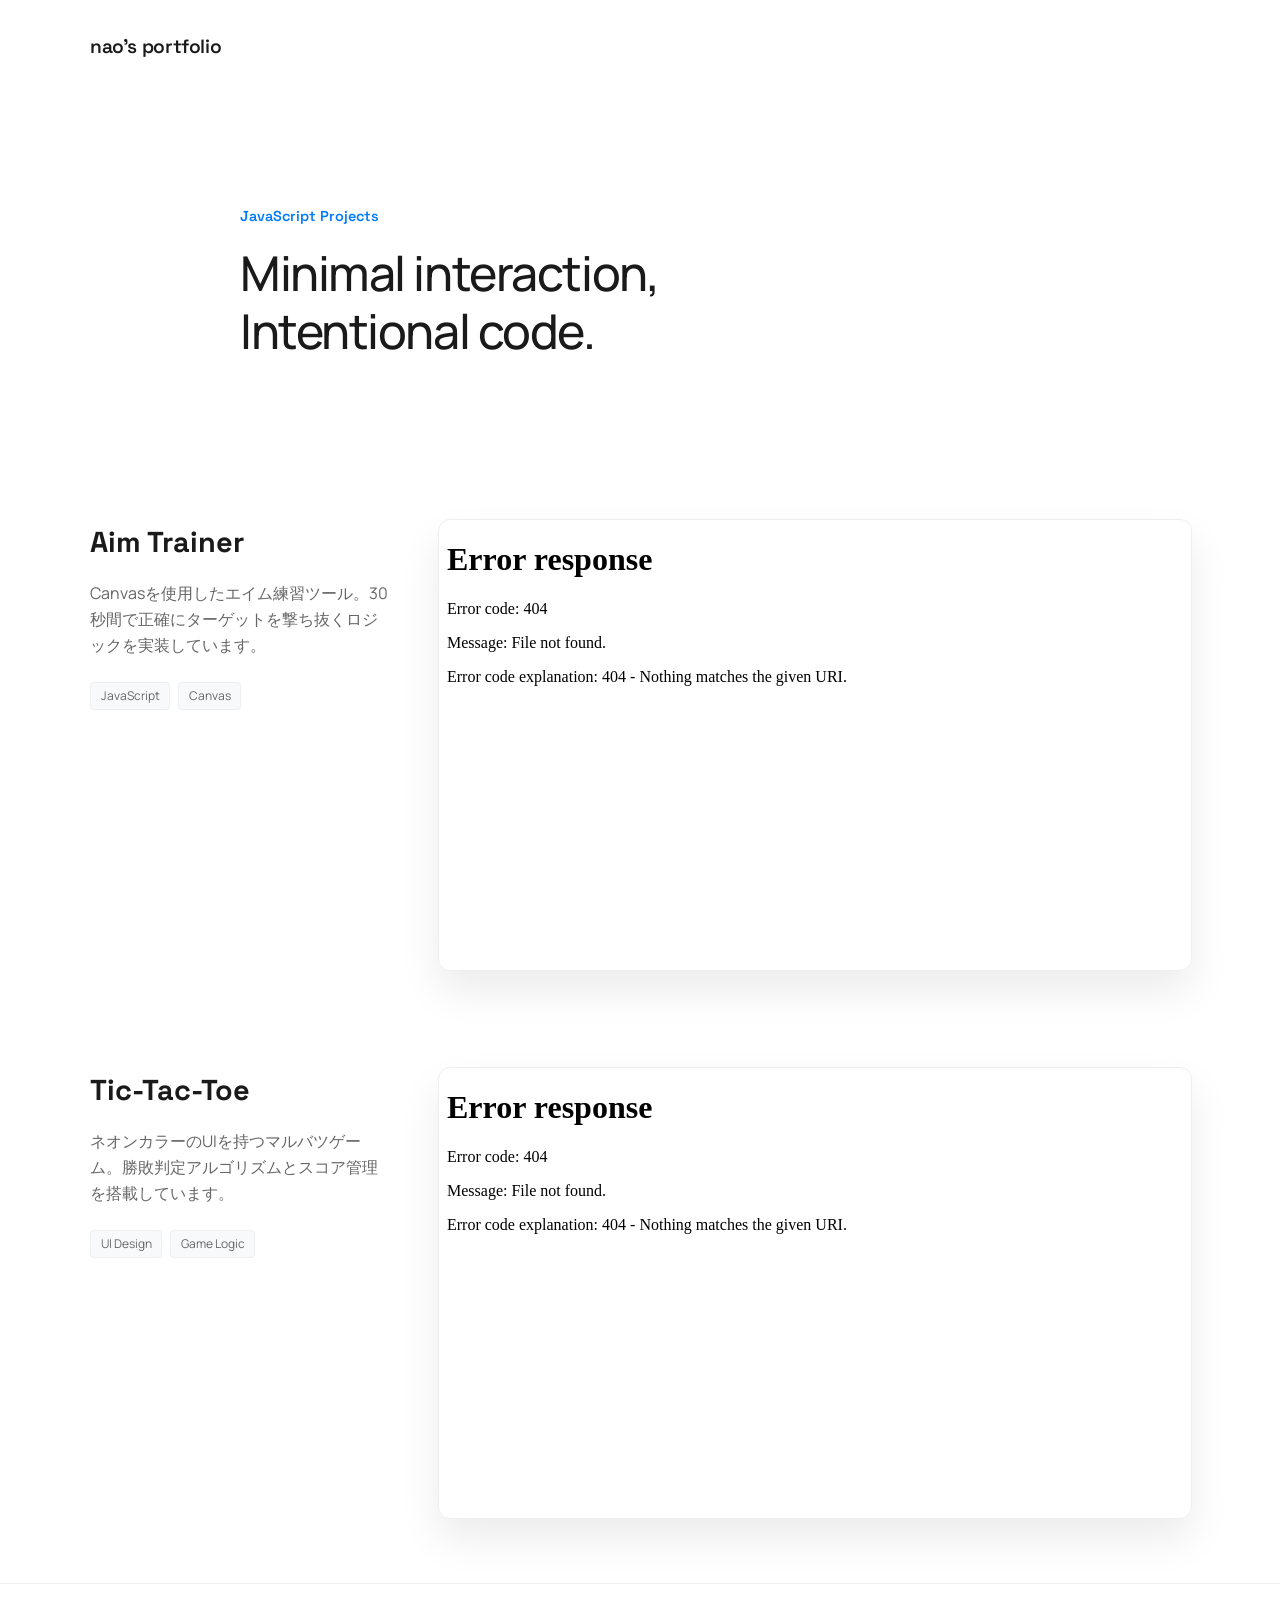
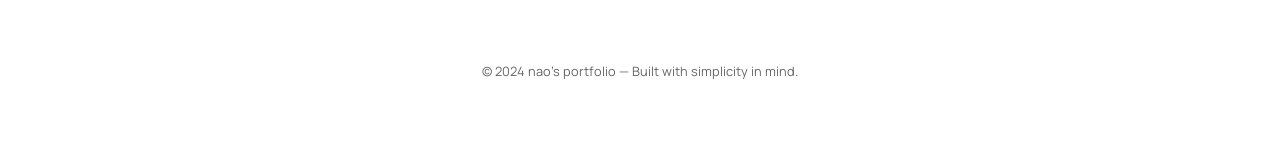
==== index.html @ 9394e9ad "Add files via upload" ====
<!DOCTYPE html>
<html lang="ja">
<head>
  <meta charset="UTF-8">
  <meta name="viewport" content="width=device-width, initial-scale=1.0">
  <title>nao's portfolio</title>
  <link rel="preconnect" href="https://fonts.googleapis.com">
  <link rel="preconnect" href="https://fonts.gstatic.com" crossorigin>
  <link href="https://fonts.googleapis.com/css2?family=Space+Grotesk:wght@500;600&family=Manrope:wght@400;500&display=swap" rel="stylesheet">
  <style>
    :root {
      --bg: #ffffff;
      --text: #1a1a1a;
      --text-muted: #666666;
      --accent: #007aff;
      --card-bg: #f8f9fa;
      --border: #eceef0;
    }

    body {
      background-color: var(--bg);
      color: var(--text);
      font-family: 'Manrope', sans-serif;
      margin: 0;
      line-height: 1.6;
    }

    /* ヘッダー：文字のみでミニマルに */
    .site-header {
      padding: 2rem;
      display: flex;
      justify-content: space-between;
      align-items: center;
      max-width: 1100px;
      margin: 0 auto;
    }

    .logo {
      font-family: 'Space Grotesk', sans-serif;
      font-weight: 600;
      font-size: 1.2rem;
      letter-spacing: -0.02em;
    }

    /* ヒーロー：余白を活かしたデザイン */
    .hero {
      padding: 6rem 2rem;
      max-width: 800px;
      margin: 0 auto;
      text-align: left;
    }

    .eyebrow {
      color: var(--accent);
      font-family: 'Space Grotesk', sans-serif;
      font-size: 0.9rem;
      font-weight: 600;
      margin-bottom: 1rem;
    }

    h1 {
      font-size: clamp(2rem, 5vw, 3rem);
      line-height: 1.2;
      margin: 0;
      font-weight: 500;
      letter-spacing: -0.03em;
    }

    /* 作品セクション */
    .section {
      padding: 4rem 2rem;
      max-width: 1100px;
      margin: 0 auto;
    }

    .projects-grid {
      display: grid;
      grid-template-columns: 1fr;
      gap: 6rem;
    }

    .project-card {
      display: grid;
      grid-template-columns: 300px 1fr;
      gap: 3rem;
      align-items: start;
    }

    .project-info h2 {
      font-family: 'Space Grotesk', sans-serif;
      font-size: 1.8rem;
      margin: 0 0 1rem 0;
    }

    .project-info p {
      color: var(--text-muted);
      font-size: 1rem;
      margin-bottom: 1.5rem;
    }

    .tag-list {
      display: flex;
      gap: 0.5rem;
    }

    .tag {
      font-size: 0.75rem;
      padding: 0.2rem 0.6rem;
      background: var(--card-bg);
      border: 1px solid var(--border);
      border-radius: 4px;
      color: var(--text-muted);
    }

    /* 埋め込みエリア：枠線を消して一体感を出す */
    .project-visual {
      width: 100%;
      height: 450px;
      border-radius: 12px;
      overflow: hidden;
      box-shadow: 0 20px 40px rgba(0,0,0,0.08);
      border: 1px solid var(--border);
    }

    .demo-frame {
      width: 100%;
      height: 100%;
      border: none;
    }

    footer {
      padding: 4rem 2rem;
      text-align: center;
      border-top: 1px solid var(--border);
      font-size: 0.8rem;
      color: var(--text-muted);
    }

    @media (max-width: 850px) {
      .project-card { grid-template-columns: 1fr; gap: 1.5rem; }
      .project-visual { height: 350px; }
    }
  </style>
</head>
<body>

  <header class="site-header">
    <div class="logo">nao's portfolio</div>
  </header>

  <main>
    <section class="hero">
      <p class="eyebrow">JavaScript Projects</p>
      <h1>Minimal interaction, <br>Intentional code.</h1>
    </section>

    <section class="section">
      <div class="projects-grid">
        
        <article class="project-card">
          <div class="project-info">
            <h2>Aim Trainer</h2>
            <p>Canvasを使用したエイム練習ツール。30秒間で正確にターゲットを撃ち抜くロジックを実装しています。</p>
            <div class="tag-list">
              <span class="tag">JavaScript</span>
              <span class="tag">Canvas</span>
            </div>
          </div>
          <div class="project-visual">
            <iframe src="aim-trainer.html" class="demo-frame"></iframe>
          </div>
        </article>

        <article class="project-card">
          <div class="project-info">
            <h2>Tic-Tac-Toe</h2>
            <p>ネオンカラーのUIを持つマルバツゲーム。勝敗判定アルゴリズムとスコア管理を搭載しています。</p>
            <div class="tag-list">
              <span class="tag">UI Design</span>
              <span class="tag">Game Logic</span>
            </div>
          </div>
          <div class="project-visual">
            <iframe src="tic-tac-toe.html" class="demo-frame"></iframe>
          </div>
        </article>

      </div>
    </section>
  </main>

  <footer>
    <p>© 2024 nao's portfolio — Built with simplicity in mind.</p>
  </footer>

</body>
</html>
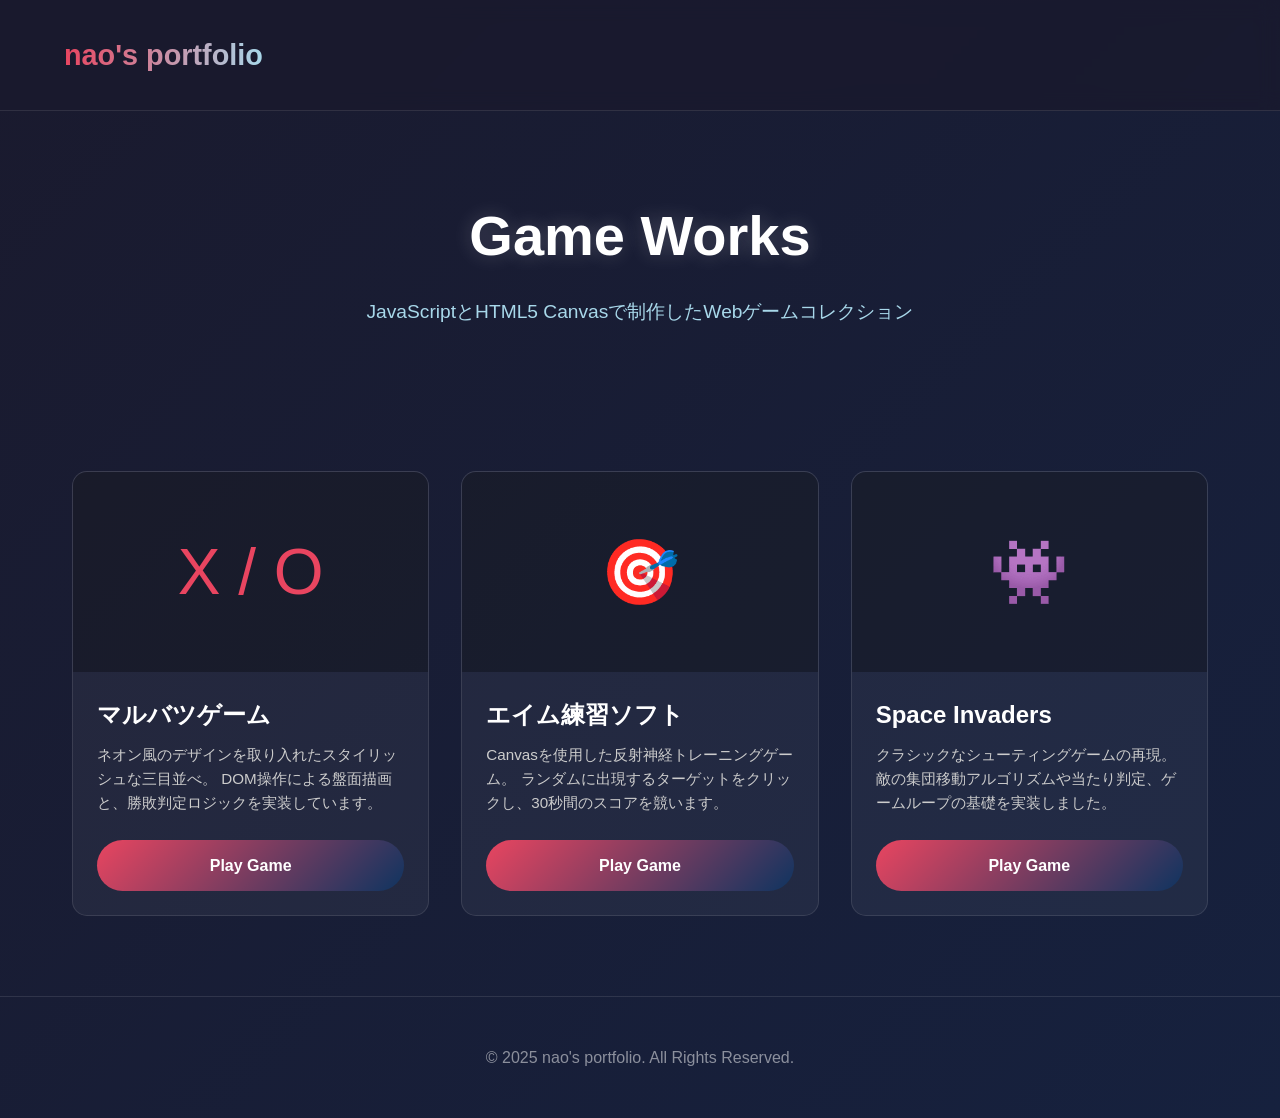
==== commit 259004a4: "Add files via upload" ====
--- a/index.html
+++ b/index.html
@@ -4,193 +4,211 @@
   <meta charset="UTF-8">
   <meta name="viewport" content="width=device-width, initial-scale=1.0">
   <title>nao's portfolio</title>
-  <link rel="preconnect" href="https://fonts.googleapis.com">
-  <link rel="preconnect" href="https://fonts.gstatic.com" crossorigin>
-  <link href="https://fonts.googleapis.com/css2?family=Space+Grotesk:wght@500;600&family=Manrope:wght@400;500&display=swap" rel="stylesheet">
   <style>
-    :root {
-      --bg: #ffffff;
-      --text: #1a1a1a;
-      --text-muted: #666666;
-      --accent: #007aff;
-      --card-bg: #f8f9fa;
-      --border: #eceef0;
-    }
-
+    /* 基本設定 */
+    * {
+      margin: 0;
+      padding: 0;
+      box-sizing: border-box;
+    }
     body {
-      background-color: var(--bg);
-      color: var(--text);
-      font-family: 'Manrope', sans-serif;
-      margin: 0;
+      font-family: 'Segoe UI', Tahoma, Geneva, Verdana, sans-serif;
+      background: linear-gradient(135deg, #1a1a2e 0%, #16213e 100%);
+      color: #fff;
       line-height: 1.6;
-    }
-
-    /* ヘッダー：文字のみでミニマルに */
-    .site-header {
-      padding: 2rem;
+      min-height: 100vh;
+    }
+    a { text-decoration: none; color: inherit; }
+
+    /* ヘッダー */
+    header {
+      padding: 2rem 5%;
       display: flex;
       justify-content: space-between;
       align-items: center;
-      max-width: 1100px;
+      background: rgba(26, 26, 46, 0.8);
+      backdrop-filter: blur(10px);
+      position: sticky;
+      top: 0;
+      z-index: 100;
+      border-bottom: 1px solid rgba(255, 255, 255, 0.1);
+    }
+    .logo {
+      font-size: 1.8rem;
+      font-weight: bold;
+      background: linear-gradient(to right, #e94560, #a8d8ea);
+      -webkit-background-clip: text;
+      -webkit-text-fill-color: transparent;
+    }
+
+    /* ヒーローセクション */
+    .hero {
+      text-align: center;
+      padding: 5rem 1rem;
+    }
+    .hero h1 {
+      font-size: 3.5rem;
+      margin-bottom: 1rem;
+      text-shadow: 0 0 20px rgba(255, 255, 255, 0.2);
+    }
+    .hero p {
+      font-size: 1.2rem;
+      color: #a8d8ea;
+      margin-bottom: 2rem;
+    }
+
+    /* 作品グリッド */
+    .container {
+      max-width: 1200px;
       margin: 0 auto;
-    }
-
-    .logo {
-      font-family: 'Space Grotesk', sans-serif;
-      font-weight: 600;
-      font-size: 1.2rem;
-      letter-spacing: -0.02em;
-    }
-
-    /* ヒーロー：余白を活かしたデザイン */
-    .hero {
-      padding: 6rem 2rem;
-      max-width: 800px;
-      margin: 0 auto;
-      text-align: left;
-    }
-
-    .eyebrow {
-      color: var(--accent);
-      font-family: 'Space Grotesk', sans-serif;
-      font-size: 0.9rem;
-      font-weight: 600;
-      margin-bottom: 1rem;
-    }
-
-    h1 {
-      font-size: clamp(2rem, 5vw, 3rem);
-      line-height: 1.2;
-      margin: 0;
-      font-weight: 500;
-      letter-spacing: -0.03em;
-    }
-
-    /* 作品セクション */
-    .section {
-      padding: 4rem 2rem;
-      max-width: 1100px;
-      margin: 0 auto;
-    }
-
+      padding: 2rem;
+    }
     .projects-grid {
       display: grid;
-      grid-template-columns: 1fr;
-      gap: 6rem;
-    }
-
-    .project-card {
-      display: grid;
-      grid-template-columns: 300px 1fr;
-      gap: 3rem;
-      align-items: start;
-    }
-
-    .project-info h2 {
-      font-family: 'Space Grotesk', sans-serif;
-      font-size: 1.8rem;
-      margin: 0 0 1rem 0;
-    }
-
-    .project-info p {
-      color: var(--text-muted);
-      font-size: 1rem;
+      grid-template-columns: repeat(auto-fit, minmax(300px, 1fr));
+      gap: 2rem;
+    }
+
+    /* 作品カード */
+    .card {
+      background: rgba(255, 255, 255, 0.05);
+      border: 1px solid rgba(255, 255, 255, 0.1);
+      border-radius: 15px;
+      overflow: hidden;
+      transition: all 0.3s ease;
+      display: flex;
+      flex-direction: column;
+    }
+    .card:hover {
+      transform: translateY(-10px);
+      box-shadow: 0 10px 30px rgba(0, 0, 0, 0.5);
+      border-color: #e94560;
+    }
+    
+    /* サムネイル（CSSでアイコン表現） */
+    .card-thumb {
+      height: 200px;
+      display: flex;
+      align-items: center;
+      justify-content: center;
+      font-size: 4rem;
+      background: rgba(0, 0, 0, 0.3);
+    }
+    
+    .card-content {
+      padding: 1.5rem;
+      flex-grow: 1;
+      display: flex;
+      flex-direction: column;
+    }
+    .card-title {
+      font-size: 1.5rem;
+      margin-bottom: 0.5rem;
+      color: #fff;
+    }
+    .card-desc {
+      font-size: 0.95rem;
+      color: #ccc;
       margin-bottom: 1.5rem;
-    }
-
-    .tag-list {
-      display: flex;
-      gap: 0.5rem;
-    }
-
-    .tag {
-      font-size: 0.75rem;
-      padding: 0.2rem 0.6rem;
-      background: var(--card-bg);
-      border: 1px solid var(--border);
-      border-radius: 4px;
-      color: var(--text-muted);
-    }
-
-    /* 埋め込みエリア：枠線を消して一体感を出す */
-    .project-visual {
-      width: 100%;
-      height: 450px;
-      border-radius: 12px;
-      overflow: hidden;
-      box-shadow: 0 20px 40px rgba(0,0,0,0.08);
-      border: 1px solid var(--border);
-    }
-
-    .demo-frame {
-      width: 100%;
-      height: 100%;
-      border: none;
-    }
-
+      flex-grow: 1;
+    }
+    
+    /* プレイボタン */
+    .play-btn {
+      display: inline-block;
+      text-align: center;
+      padding: 0.8rem;
+      background: linear-gradient(135deg, #e94560 0%, #0f3460 100%);
+      color: white;
+      border-radius: 50px;
+      font-weight: bold;
+      transition: transform 0.2s;
+    }
+    .play-btn:hover {
+      transform: scale(1.05);
+      box-shadow: 0 0 15px rgba(233, 69, 96, 0.6);
+    }
+
+    /* 各カードごとのアイコン色 */
+    .thumb-marubatsu { color: #e94560; }
+    .thumb-aim { color: #4cd137; }
+    .thumb-invader { color: #fbc531; }
+
+    /* フッター */
     footer {
-      padding: 4rem 2rem;
       text-align: center;
-      border-top: 1px solid var(--border);
-      font-size: 0.8rem;
-      color: var(--text-muted);
-    }
-
-    @media (max-width: 850px) {
-      .project-card { grid-template-columns: 1fr; gap: 1.5rem; }
-      .project-visual { height: 350px; }
+      padding: 3rem;
+      margin-top: 3rem;
+      color: rgba(255, 255, 255, 0.5);
+      border-top: 1px solid rgba(255, 255, 255, 0.1);
+    }
+
+    @media (max-width: 768px) {
+      .hero h1 { font-size: 2.5rem; }
     }
   </style>
 </head>
 <body>
 
-  <header class="site-header">
+  <header>
     <div class="logo">nao's portfolio</div>
   </header>
 
-  <main>
-    <section class="hero">
-      <p class="eyebrow">JavaScript Projects</p>
-      <h1>Minimal interaction, <br>Intentional code.</h1>
-    </section>
-
-    <section class="section">
-      <div class="projects-grid">
-        
-        <article class="project-card">
-          <div class="project-info">
-            <h2>Aim Trainer</h2>
-            <p>Canvasを使用したエイム練習ツール。30秒間で正確にターゲットを撃ち抜くロジックを実装しています。</p>
-            <div class="tag-list">
-              <span class="tag">JavaScript</span>
-              <span class="tag">Canvas</span>
-            </div>
-          </div>
-          <div class="project-visual">
-            <iframe src="aim-trainer.html" class="demo-frame"></iframe>
-          </div>
-        </article>
-
-        <article class="project-card">
-          <div class="project-info">
-            <h2>Tic-Tac-Toe</h2>
-            <p>ネオンカラーのUIを持つマルバツゲーム。勝敗判定アルゴリズムとスコア管理を搭載しています。</p>
-            <div class="tag-list">
-              <span class="tag">UI Design</span>
-              <span class="tag">Game Logic</span>
-            </div>
-          </div>
-          <div class="project-visual">
-            <iframe src="tic-tac-toe.html" class="demo-frame"></iframe>
-          </div>
-        </article>
-
-      </div>
-    </section>
-  </main>
+  <section class="hero">
+    <h1>Game Works</h1>
+    <p>JavaScriptとHTML5 Canvasで制作したWebゲームコレクション</p>
+  </section>
+
+  <div class="container">
+    <div class="projects-grid">
+
+      <article class="card">
+        <div class="card-thumb thumb-marubatsu">
+          X / O
+        </div>
+        <div class="card-content">
+          <h3 class="card-title">マルバツゲーム</h3>
+          <p class="card-desc">
+            ネオン風のデザインを取り入れたスタイリッシュな三目並べ。
+            DOM操作による盤面描画と、勝敗判定ロジックを実装しています。
+          </p>
+          <a href="マルバツゲーム.html" class="play-btn">Play Game</a>
+        </div>
+      </article>
+
+      <article class="card">
+        <div class="card-thumb thumb-aim">
+          🎯
+        </div>
+        <div class="card-content">
+          <h3 class="card-title">エイム練習ソフト</h3>
+          <p class="card-desc">
+            Canvasを使用した反射神経トレーニングゲーム。
+            ランダムに出現するターゲットをクリックし、30秒間のスコアを競います。
+          </p>
+          <a href="aim-trainer.html" class="play-btn">Play Game</a>
+        </div>
+      </article>
+
+      <article class="card">
+        <div class="card-thumb thumb-invader">
+          👾
+        </div>
+        <div class="card-content">
+          <h3 class="card-title">Space Invaders</h3>
+          <p class="card-desc">
+            クラシックなシューティングゲームの再現。
+            敵の集団移動アルゴリズムや当たり判定、ゲームループの基礎を実装しました。
+          </p>
+          <a href="invader.html" class="play-btn">Play Game</a>
+        </div>
+      </article>
+
+    </div>
+  </div>
 
   <footer>
-    <p>© 2024 nao's portfolio — Built with simplicity in mind.</p>
+    <p>&copy; 2025 nao's portfolio. All Rights Reserved.</p>
   </footer>
 
 </body>
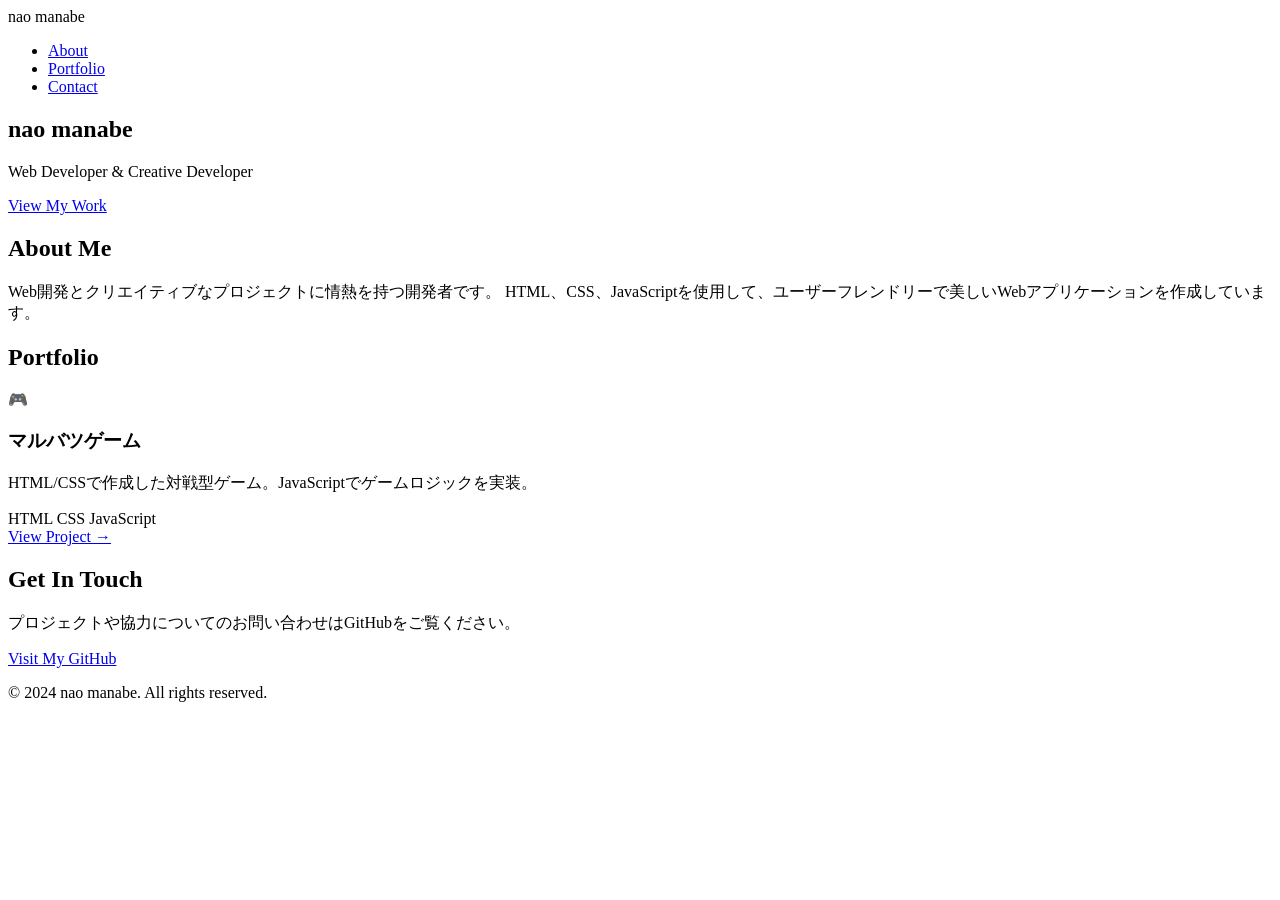
==== commit c09634a2: "Create portfolio homepage for nao manabe" ====
--- a/index.html
+++ b/index.html
@@ -1,215 +1,81 @@
-<!DOCTYPE html>
-<html lang="ja">
-<head>
-  <meta charset="UTF-8">
-  <meta name="viewport" content="width=device-width, initial-scale=1.0">
-  <title>nao's portfolio</title>
-  <style>
-    /* 基本設定 */
-    * {
-      margin: 0;
-      padding: 0;
-      box-sizing: border-box;
-    }
-    body {
-      font-family: 'Segoe UI', Tahoma, Geneva, Verdana, sans-serif;
-      background: linear-gradient(135deg, #1a1a2e 0%, #16213e 100%);
-      color: #fff;
-      line-height: 1.6;
-      min-height: 100vh;
-    }
-    a { text-decoration: none; color: inherit; }
-
-    /* ヘッダー */
-    header {
-      padding: 2rem 5%;
-      display: flex;
-      justify-content: space-between;
-      align-items: center;
-      background: rgba(26, 26, 46, 0.8);
-      backdrop-filter: blur(10px);
-      position: sticky;
-      top: 0;
-      z-index: 100;
-      border-bottom: 1px solid rgba(255, 255, 255, 0.1);
-    }
-    .logo {
-      font-size: 1.8rem;
-      font-weight: bold;
-      background: linear-gradient(to right, #e94560, #a8d8ea);
-      -webkit-background-clip: text;
-      -webkit-text-fill-color: transparent;
-    }
-
-    /* ヒーローセクション */
-    .hero {
-      text-align: center;
-      padding: 5rem 1rem;
-    }
-    .hero h1 {
-      font-size: 3.5rem;
-      margin-bottom: 1rem;
-      text-shadow: 0 0 20px rgba(255, 255, 255, 0.2);
-    }
-    .hero p {
-      font-size: 1.2rem;
-      color: #a8d8ea;
-      margin-bottom: 2rem;
-    }
-
-    /* 作品グリッド */
-    .container {
-      max-width: 1200px;
-      margin: 0 auto;
-      padding: 2rem;
-    }
-    .projects-grid {
-      display: grid;
-      grid-template-columns: repeat(auto-fit, minmax(300px, 1fr));
-      gap: 2rem;
-    }
-
-    /* 作品カード */
-    .card {
-      background: rgba(255, 255, 255, 0.05);
-      border: 1px solid rgba(255, 255, 255, 0.1);
-      border-radius: 15px;
-      overflow: hidden;
-      transition: all 0.3s ease;
-      display: flex;
-      flex-direction: column;
-    }
-    .card:hover {
-      transform: translateY(-10px);
-      box-shadow: 0 10px 30px rgba(0, 0, 0, 0.5);
-      border-color: #e94560;
-    }
-    
-    /* サムネイル（CSSでアイコン表現） */
-    .card-thumb {
-      height: 200px;
-      display: flex;
-      align-items: center;
-      justify-content: center;
-      font-size: 4rem;
-      background: rgba(0, 0, 0, 0.3);
-    }
-    
-    .card-content {
-      padding: 1.5rem;
-      flex-grow: 1;
-      display: flex;
-      flex-direction: column;
-    }
-    .card-title {
-      font-size: 1.5rem;
-      margin-bottom: 0.5rem;
-      color: #fff;
-    }
-    .card-desc {
-      font-size: 0.95rem;
-      color: #ccc;
-      margin-bottom: 1.5rem;
-      flex-grow: 1;
-    }
-    
-    /* プレイボタン */
-    .play-btn {
-      display: inline-block;
-      text-align: center;
-      padding: 0.8rem;
-      background: linear-gradient(135deg, #e94560 0%, #0f3460 100%);
-      color: white;
-      border-radius: 50px;
-      font-weight: bold;
-      transition: transform 0.2s;
-    }
-    .play-btn:hover {
-      transform: scale(1.05);
-      box-shadow: 0 0 15px rgba(233, 69, 96, 0.6);
-    }
-
-    /* 各カードごとのアイコン色 */
-    .thumb-marubatsu { color: #e94560; }
-    .thumb-aim { color: #4cd137; }
-    .thumb-invader { color: #fbc531; }
-
-    /* フッター */
-    footer {
-      text-align: center;
-      padding: 3rem;
-      margin-top: 3rem;
-      color: rgba(255, 255, 255, 0.5);
-      border-top: 1px solid rgba(255, 255, 255, 0.1);
-    }
-
-    @media (max-width: 768px) {
-      .hero h1 { font-size: 2.5rem; }
-    }
-  </style>
-</head>
-<body>
-
-  <header>
-    <div class="logo">nao's portfolio</div>
-  </header>
-
-  <section class="hero">
-    <h1>Game Works</h1>
-    <p>JavaScriptとHTML5 Canvasで制作したWebゲームコレクション</p>
-  </section>
-
-  <div class="container">
-    <div class="projects-grid">
-
-      <article class="card">
-        <div class="card-thumb thumb-marubatsu">
-          X / O
-        </div>
-        <div class="card-content">
-          <h3 class="card-title">マルバツゲーム</h3>
-          <p class="card-desc">
-            ネオン風のデザインを取り入れたスタイリッシュな三目並べ。
-            DOM操作による盤面描画と、勝敗判定ロジックを実装しています。
-          </p>
-          <a href="マルバツゲーム.html" class="play-btn">Play Game</a>
-        </div>
-      </article>
-
-      <article class="card">
-        <div class="card-thumb thumb-aim">
-          🎯
-        </div>
-        <div class="card-content">
-          <h3 class="card-title">エイム練習ソフト</h3>
-          <p class="card-desc">
-            Canvasを使用した反射神経トレーニングゲーム。
-            ランダムに出現するターゲットをクリックし、30秒間のスコアを競います。
-          </p>
-          <a href="aim-trainer.html" class="play-btn">Play Game</a>
-        </div>
-      </article>
-
-      <article class="card">
-        <div class="card-thumb thumb-invader">
-          👾
-        </div>
-        <div class="card-content">
-          <h3 class="card-title">Space Invaders</h3>
-          <p class="card-desc">
-            クラシックなシューティングゲームの再現。
-            敵の集団移動アルゴリズムや当たり判定、ゲームループの基礎を実装しました。
-          </p>
-          <a href="invader.html" class="play-btn">Play Game</a>
-        </div>
-      </article>
-
-    </div>
-  </div>
-
-  <footer>
-    <p>&copy; 2025 nao's portfolio. All Rights Reserved.</p>
-  </footer>
-
-</body>
-</html>+<!DOCTYPE html>
+<html lang="ja">
+<head>
+    <meta charset="UTF-8">
+    <meta name="viewport" content="width=device-width, initial-scale=1.0">
+    <title>nao manabe | Portfolio</title>
+    <link rel="stylesheet" href="style.css">
+</head>
+<body>
+    <!-- ナビゲーションバー -->
+    <nav class="navbar">
+        <div class="navbar-container">
+            <div class="logo">nao manabe</div>
+            <ul class="nav-links">
+                <li><a href="#about">About</a></li>
+                <li><a href="#portfolio">Portfolio</a></li>
+                <li><a href="#contact">Contact</a></li>
+            </ul>
+        </div>
+    </nav>
+
+    <!-- ヒーローセクション -->
+    <section class="hero">
+        <div class="hero-content">
+            <h1>nao manabe</h1>
+            <p>Web Developer & Creative Developer</p>
+            <a href="#portfolio" class="cta-button">View My Work</a>
+        </div>
+    </section>
+
+    <!-- About セクション -->
+    <section id="about" class="about">
+        <div class="container">
+            <h2>About Me</h2>
+            <p>
+                Web開発とクリエイティブなプロジェクトに情熱を持つ開発者です。
+                HTML、CSS、JavaScriptを使用して、ユーザーフレンドリーで美しいWebアプリケーションを作成しています。
+            </p>
+        </div>
+    </section>
+
+    <!-- ポートフォリオセクション -->
+    <section id="portfolio" class="portfolio">
+        <div class="container">
+            <h2>Portfolio</h2>
+            <div class="portfolio-grid">
+                <!-- マルバツゲーム -->
+                <div class="portfolio-item">
+                    <div class="portfolio-preview">
+                        <div class="preview-icon">🎮</div>
+                    </div>
+                    <h3>マルバツゲーム</h3>
+                    <p>HTML/CSSで作成した対戦型ゲーム。JavaScriptでゲームロジックを実装。</p>
+                    <div class="portfolio-tags">
+                        <span class="tag">HTML</span>
+                        <span class="tag">CSS</span>
+                        <span class="tag">JavaScript</span>
+                    </div>
+                    <a href="マルバツゲーム.html" class="portfolio-link" target="_blank">View Project →</a>
+                </div>
+            </div>
+        </div>
+    </section>
+
+    <!-- Contact セクション -->
+    <section id="contact" class="contact">
+        <div class="container">
+            <h2>Get In Touch</h2>
+            <p>プロジェクトや協力についてのお問い合わせはGitHubをご覧ください。</p>
+            <a href="https://github.com/nao0105" class="cta-button">Visit My GitHub</a>
+        </div>
+    </section>
+
+    <!-- フッター -->
+    <footer class="footer">
+        <p>&copy; 2024 nao manabe. All rights reserved.</p>
+    </footer>
+
+    <script src="script.js"></script>
+</body>
+</html>
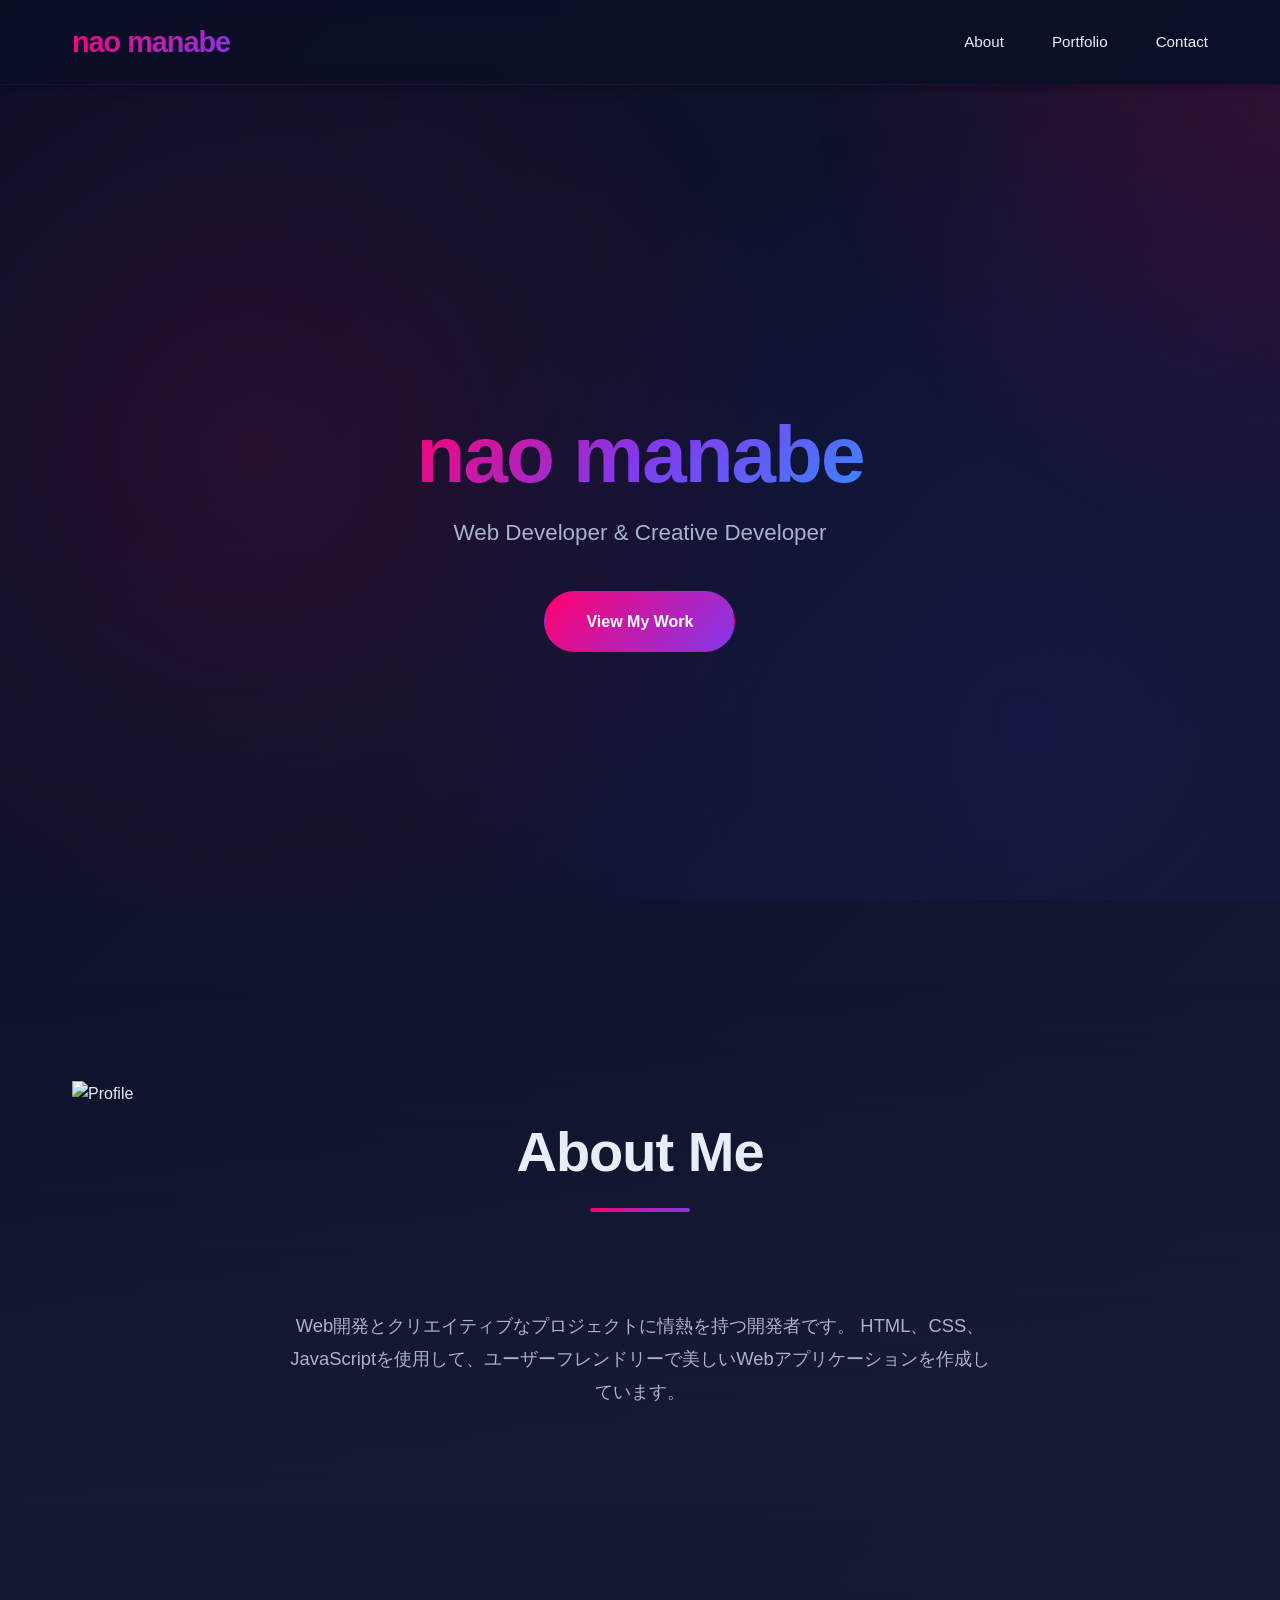
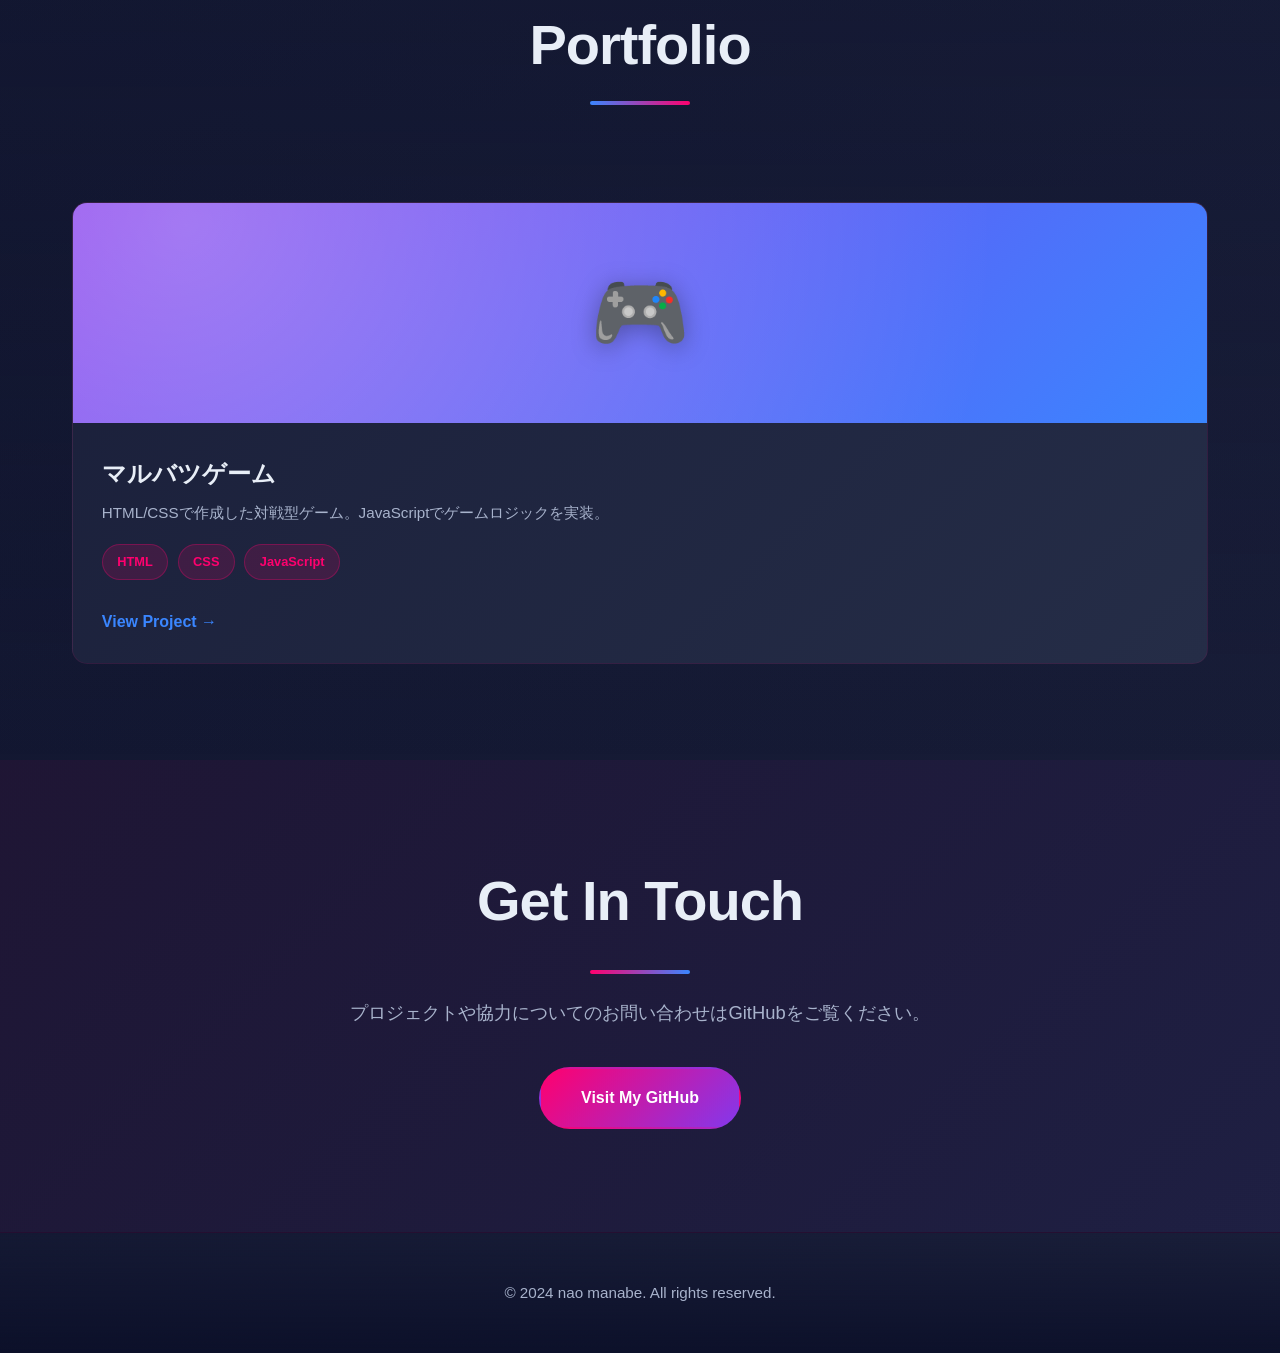
==== commit 5c1558af: "Add profile image to About section" ====
--- a/index.html
+++ b/index.html
@@ -31,11 +31,18 @@
     <!-- About セクション -->
     <section id="about" class="about">
         <div class="container">
-            <h2>About Me</h2>
-            <p>
-                Web開発とクリエイティブなプロジェクトに情熱を持つ開発者です。
-                HTML、CSS、JavaScriptを使用して、ユーザーフレンドリーで美しいWebアプリケーションを作成しています。
-            </p>
+            <div class="about-content">
+                <div class="about-image">
+                    <img src="[data-uri]" alt="Profile" class="profile-img" id="profileImg">
+                </div>
+                <div class="about-text">
+                    <h2>About Me</h2>
+                    <p>
+                        Web開発とクリエイティブなプロジェクトに情熱を持つ開発者です。
+                        HTML、CSS、JavaScriptを使用して、ユーザーフレンドリーで美しいWebアプリケーションを作成しています。
+                    </p>
+                </div>
+            </div>
         </div>
     </section>
 
@@ -77,5 +84,10 @@
     </footer>
 
     <script src="script.js"></script>
+    <script>
+        // プロフィール画像をBase64で設定（ユーザーが後で更新可能）
+        // 画像URLを設定
+        document.getElementById('profileImg').src = 'https://images.unsplash.com/photo-1574158622682-e40e69881006?w=400&h=400&fit=crop';
+    </script>
 </body>
 </html>
--- a/style.css
+++ b/style.css
@@ -0,0 +1,545 @@
+/* グローバルスタイル */
+* {
+    margin: 0;
+    padding: 0;
+    box-sizing: border-box;
+}
+
+:root {
+    --primary-dark: #0a0e27;
+    --secondary-dark: #1a1f3a;
+    --tertiary-dark: #252d47;
+    --accent-pink: #ff006e;
+    --accent-purple: #8338ec;
+    --accent-cyan: #3a86ff;
+    --text-light: #e8eef7;
+    --text-muted: #a8b3cc;
+    --border-color: #2d3748;
+}
+
+html {
+    scroll-behavior: smooth;
+}
+
+body {
+    font-family: 'Segoe UI', Tahoma, Geneva, Verdana, sans-serif;
+    background: linear-gradient(135deg, var(--primary-dark) 0%, #1a1f3a 100%);
+    color: var(--text-light);
+    line-height: 1.6;
+    position: relative;
+    overflow-x: hidden;
+}
+
+/* アニメーテッドグラデーション背景 */
+body::before {
+    content: '';
+    position: fixed;
+    top: 0;
+    left: 0;
+    right: 0;
+    bottom: 0;
+    background: 
+        radial-gradient(circle at 20% 50%, rgba(255, 0, 110, 0.1) 0%, transparent 50%),
+        radial-gradient(circle at 80% 80%, rgba(51, 56, 236, 0.1) 0%, transparent 50%);
+    pointer-events: none;
+    z-index: -1;
+}
+
+/* ナビゲーションバー */
+.navbar {
+    background: rgba(10, 14, 39, 0.8);
+    backdrop-filter: blur(10px);
+    padding: 1.2rem 0;
+    position: sticky;
+    top: 0;
+    z-index: 1000;
+    border-bottom: 1px solid rgba(255, 0, 110, 0.1);
+    box-shadow: 0 8px 32px rgba(0, 0, 0, 0.3);
+}
+
+.navbar-container {
+    max-width: 1200px;
+    margin: 0 auto;
+    padding: 0 2rem;
+    display: flex;
+    justify-content: space-between;
+    align-items: center;
+}
+
+.logo {
+    font-size: 1.8rem;
+    font-weight: 800;
+    background: linear-gradient(135deg, var(--accent-pink) 0%, var(--accent-purple) 100%);
+    -webkit-background-clip: text;
+    -webkit-text-fill-color: transparent;
+    background-clip: text;
+    letter-spacing: -1px;
+}
+
+.nav-links {
+    display: flex;
+    list-style: none;
+    gap: 3rem;
+}
+
+.nav-links a {
+    color: var(--text-light);
+    text-decoration: none;
+    font-size: 0.95rem;
+    font-weight: 500;
+    position: relative;
+    transition: color 0.3s ease;
+}
+
+.nav-links a::after {
+    content: '';
+    position: absolute;
+    bottom: -5px;
+    left: 0;
+    width: 0;
+    height: 2px;
+    background: linear-gradient(90deg, var(--accent-pink), var(--accent-purple));
+    transition: width 0.3s ease;
+}
+
+.nav-links a:hover::after {
+    width: 100%;
+}
+
+.nav-links a:hover {
+    color: var(--accent-pink);
+}
+
+/* コンテナ */
+.container {
+    max-width: 1200px;
+    margin: 0 auto;
+    padding: 0 2rem;
+}
+
+/* ヒーローセクション */
+.hero {
+    min-height: 100vh;
+    display: flex;
+    align-items: center;
+    justify-content: center;
+    text-align: center;
+    padding: 4rem 2rem;
+    position: relative;
+    overflow: hidden;
+}
+
+.hero::before {
+    content: '';
+    position: absolute;
+    top: -50%;
+    right: -50%;
+    width: 100%;
+    height: 100%;
+    background: 
+        radial-gradient(circle at 50% 50%, rgba(255, 0, 110, 0.15) 0%, transparent 60%);
+    animation: float 6s ease-in-out infinite;
+    z-index: -1;
+}
+
+@keyframes float {
+    0%, 100% { transform: translate(0, 0); }
+    50% { transform: translate(-30px, -30px); }
+}
+
+.hero-content {
+    position: relative;
+    z-index: 1;
+    animation: fadeInUp 1s ease-out;
+}
+
+@keyframes fadeInUp {
+    from {
+        opacity: 0;
+        transform: translateY(30px);
+    }
+    to {
+        opacity: 1;
+        transform: translateY(0);
+    }
+}
+
+.hero-content h1 {
+    font-size: 5rem;
+    font-weight: 900;
+    margin-bottom: 1rem;
+    letter-spacing: -2px;
+    line-height: 1.1;
+    background: linear-gradient(135deg, 
+        var(--accent-pink) 0%, 
+        var(--accent-purple) 50%, 
+        var(--accent-cyan) 100%);
+    -webkit-background-clip: text;
+    -webkit-text-fill-color: transparent;
+    background-clip: text;
+    animation: textGlow 3s ease-in-out infinite;
+}
+
+@keyframes textGlow {
+    0%, 100% {
+        filter: drop-shadow(0 0 20px rgba(255, 0, 110, 0.3));
+    }
+    50% {
+        filter: drop-shadow(0 0 40px rgba(131, 56, 236, 0.5));
+    }
+}
+
+.hero-content p {
+    font-size: 1.4rem;
+    color: var(--text-muted);
+    margin-bottom: 2.5rem;
+    font-weight: 300;
+}
+
+/* ボタン */
+.cta-button {
+    display: inline-block;
+    padding: 1rem 2.5rem;
+    background: linear-gradient(135deg, var(--accent-pink), var(--accent-purple));
+    color: white;
+    text-decoration: none;
+    border-radius: 50px;
+    transition: all 0.3s ease;
+    border: 2px solid transparent;
+    font-weight: 600;
+    font-size: 1rem;
+    position: relative;
+    overflow: hidden;
+    cursor: pointer;
+}
+
+.cta-button::before {
+    content: '';
+    position: absolute;
+    top: 0;
+    left: -100%;
+    width: 100%;
+    height: 100%;
+    background: linear-gradient(90deg, transparent, rgba(255, 255, 255, 0.3), transparent);
+    transition: left 0.5s ease;
+}
+
+.cta-button:hover::before {
+    left: 100%;
+}
+
+.cta-button:hover {
+    transform: translateY(-3px);
+    box-shadow: 0 20px 40px rgba(255, 0, 110, 0.3);
+}
+
+/* About セクション */
+.about {
+    padding: 6rem 0;
+    background: linear-gradient(180deg, rgba(10, 14, 39, 0) 0%, rgba(26, 31, 58, 0.5) 100%);
+    position: relative;
+}
+
+.about h2 {
+    font-size: 3.5rem;
+    margin-bottom: 3rem;
+    font-weight: 900;
+    text-align: center;
+    position: relative;
+    display: inline-block;
+    width: 100%;
+    letter-spacing: -1px;
+}
+
+.about h2::after {
+    content: '';
+    position: absolute;
+    bottom: -15px;
+    left: 50%;
+    transform: translateX(-50%);
+    width: 100px;
+    height: 4px;
+    background: linear-gradient(90deg, var(--accent-pink), var(--accent-purple));
+    border-radius: 2px;
+}
+
+.about p {
+    font-size: 1.15rem;
+    color: var(--text-muted);
+    max-width: 700px;
+    margin: 4rem auto 0;
+    line-height: 1.8;
+    text-align: center;
+}
+
+/* ポートフォリオセクション */
+.portfolio {
+    padding: 6rem 0;
+    background: linear-gradient(180deg, rgba(26, 31, 58, 0.3) 0%, rgba(10, 14, 39, 0) 100%);
+}
+
+.portfolio h2 {
+    font-size: 3.5rem;
+    margin-bottom: 4rem;
+    font-weight: 900;
+    text-align: center;
+    position: relative;
+    display: inline-block;
+    width: 100%;
+    letter-spacing: -1px;
+}
+
+.portfolio h2::after {
+    content: '';
+    position: absolute;
+    bottom: -15px;
+    left: 50%;
+    transform: translateX(-50%);
+    width: 100px;
+    height: 4px;
+    background: linear-gradient(90deg, var(--accent-cyan), var(--accent-pink));
+    border-radius: 2px;
+}
+
+.portfolio-grid {
+    display: grid;
+    grid-template-columns: repeat(auto-fit, minmax(320px, 1fr));
+    gap: 2.5rem;
+    margin-top: 3rem;
+}
+
+.portfolio-item {
+    background: linear-gradient(135deg, var(--secondary-dark) 0%, var(--tertiary-dark) 100%);
+    border-radius: 15px;
+    overflow: hidden;
+    transition: all 0.4s cubic-bezier(0.23, 1, 0.320, 1);
+    border: 1px solid rgba(255, 0, 110, 0.1);
+    position: relative;
+}
+
+.portfolio-item::before {
+    content: '';
+    position: absolute;
+    top: 0;
+    left: -100%;
+    width: 100%;
+    height: 100%;
+    background: linear-gradient(90deg, transparent, rgba(255, 255, 255, 0.1), transparent);
+    transition: left 0.5s ease;
+    z-index: 1;
+}
+
+.portfolio-item:hover::before {
+    left: 100%;
+}
+
+.portfolio-item:hover {
+    transform: translateY(-15px);
+    border-color: var(--accent-pink);
+    box-shadow: 
+        0 20px 60px rgba(255, 0, 110, 0.2),
+        0 0 60px rgba(131, 56, 236, 0.1);
+}
+
+.portfolio-preview {
+    width: 100%;
+    height: 220px;
+    background: linear-gradient(135deg, var(--accent-purple) 0%, var(--accent-cyan) 100%);
+    display: flex;
+    align-items: center;
+    justify-content: center;
+    position: relative;
+    overflow: hidden;
+}
+
+.portfolio-preview::after {
+    content: '';
+    position: absolute;
+    top: -50%;
+    right: -50%;
+    width: 200%;
+    height: 200%;
+    background: 
+        radial-gradient(circle at 30% 30%, rgba(255, 255, 255, 0.3) 0%, transparent 50%);
+    animation: shimmer 3s ease-in-out infinite;
+}
+
+@keyframes shimmer {
+    0%, 100% { transform: translate(0, 0); }
+    50% { transform: translate(20px, 20px); }
+}
+
+.preview-icon {
+    font-size: 5rem;
+    z-index: 2;
+    filter: drop-shadow(0 4px 12px rgba(0, 0, 0, 0.3));
+}
+
+.portfolio-item h3 {
+    padding: 2rem 1.8rem 0.5rem;
+    font-size: 1.5rem;
+    font-weight: 800;
+    position: relative;
+    z-index: 2;
+}
+
+.portfolio-item p {
+    padding: 0 1.8rem;
+    color: var(--text-muted);
+    font-size: 0.95rem;
+    line-height: 1.6;
+}
+
+.portfolio-tags {
+    padding: 1.2rem 1.8rem 0;
+    display: flex;
+    gap: 0.6rem;
+    flex-wrap: wrap;
+    position: relative;
+    z-index: 2;
+}
+
+.tag {
+    background: rgba(255, 0, 110, 0.15);
+    color: var(--accent-pink);
+    padding: 0.4rem 0.9rem;
+    border-radius: 20px;
+    font-size: 0.8rem;
+    font-weight: 600;
+    border: 1px solid rgba(255, 0, 110, 0.3);
+    transition: all 0.3s ease;
+}
+
+.tag:hover {
+    background: rgba(255, 0, 110, 0.3);
+    border-color: var(--accent-pink);
+}
+
+.portfolio-link {
+    display: inline-block;
+    padding: 1.8rem;
+    color: var(--accent-cyan);
+    text-decoration: none;
+    transition: all 0.3s ease;
+    font-weight: 600;
+    position: relative;
+    z-index: 2;
+}
+
+.portfolio-link:hover {
+    color: var(--accent-pink);
+    transform: translateX(5px);
+}
+
+/* Contact セクション */
+.contact {
+    padding: 6rem 0;
+    background: linear-gradient(135deg, rgba(255, 0, 110, 0.05) 0%, rgba(131, 56, 236, 0.05) 100%);
+    text-align: center;
+    position: relative;
+}
+
+.contact h2 {
+    font-size: 3.5rem;
+    margin-bottom: 1.5rem;
+    font-weight: 900;
+    letter-spacing: -1px;
+}
+
+.contact h2::after {
+    content: '';
+    display: block;
+    width: 100px;
+    height: 4px;
+    background: linear-gradient(90deg, var(--accent-pink), var(--accent-cyan));
+    border-radius: 2px;
+    margin: 1.5rem auto 0;
+}
+
+.contact p {
+    font-size: 1.15rem;
+    color: var(--text-muted);
+    margin-bottom: 2.5rem;
+    max-width: 600px;
+    margin-left: auto;
+    margin-right: auto;
+}
+
+/* フッター */
+.footer {
+    background: linear-gradient(180deg, rgba(10, 14, 39, 0) 0%, rgba(10, 14, 39, 0.8) 100%);
+    padding: 3rem 2rem;
+    text-align: center;
+    color: var(--text-muted);
+    border-top: 1px solid rgba(255, 0, 110, 0.1);
+}
+
+.footer p {
+    font-size: 0.95rem;
+    transition: color 0.3s ease;
+}
+
+.footer p:hover {
+    color: var(--accent-pink);
+}
+
+/* スクロールインジケータ */
+.scroll-indicator {
+    position: absolute;
+    bottom: 2rem;
+    left: 50%;
+    transform: translateX(-50%);
+    animation: bounce 2s ease-in-out infinite;
+}
+
+@keyframes bounce {
+    0%, 100% { transform: translateX(-50%) translateY(0); }
+    50% { transform: translateX(-50%) translateY(-10px); }
+}
+
+/* レスポンシブデザイン */
+@media (max-width: 1024px) {
+    .hero-content h1 {
+        font-size: 3.5rem;
+    }
+
+    .about h2,
+    .portfolio h2,
+    .contact h2 {
+        font-size: 2.5rem;
+    }
+}
+
+@media (max-width: 768px) {
+    .hero-content h1 {
+        font-size: 2.5rem;
+    }
+
+    .hero-content p {
+        font-size: 1.1rem;
+    }
+
+    .nav-links {
+        gap: 1.5rem;
+    }
+
+    .portfolio-grid {
+        grid-template-columns: 1fr;
+    }
+
+    .navbar-container {
+        flex-direction: column;
+        gap: 1rem;
+    }
+
+    .about h2,
+    .portfolio h2,
+    .contact h2 {
+        font-size: 2rem;
+    }
+
+    .about p,
+    .contact p {
+        font-size: 1rem;
+    }
+}
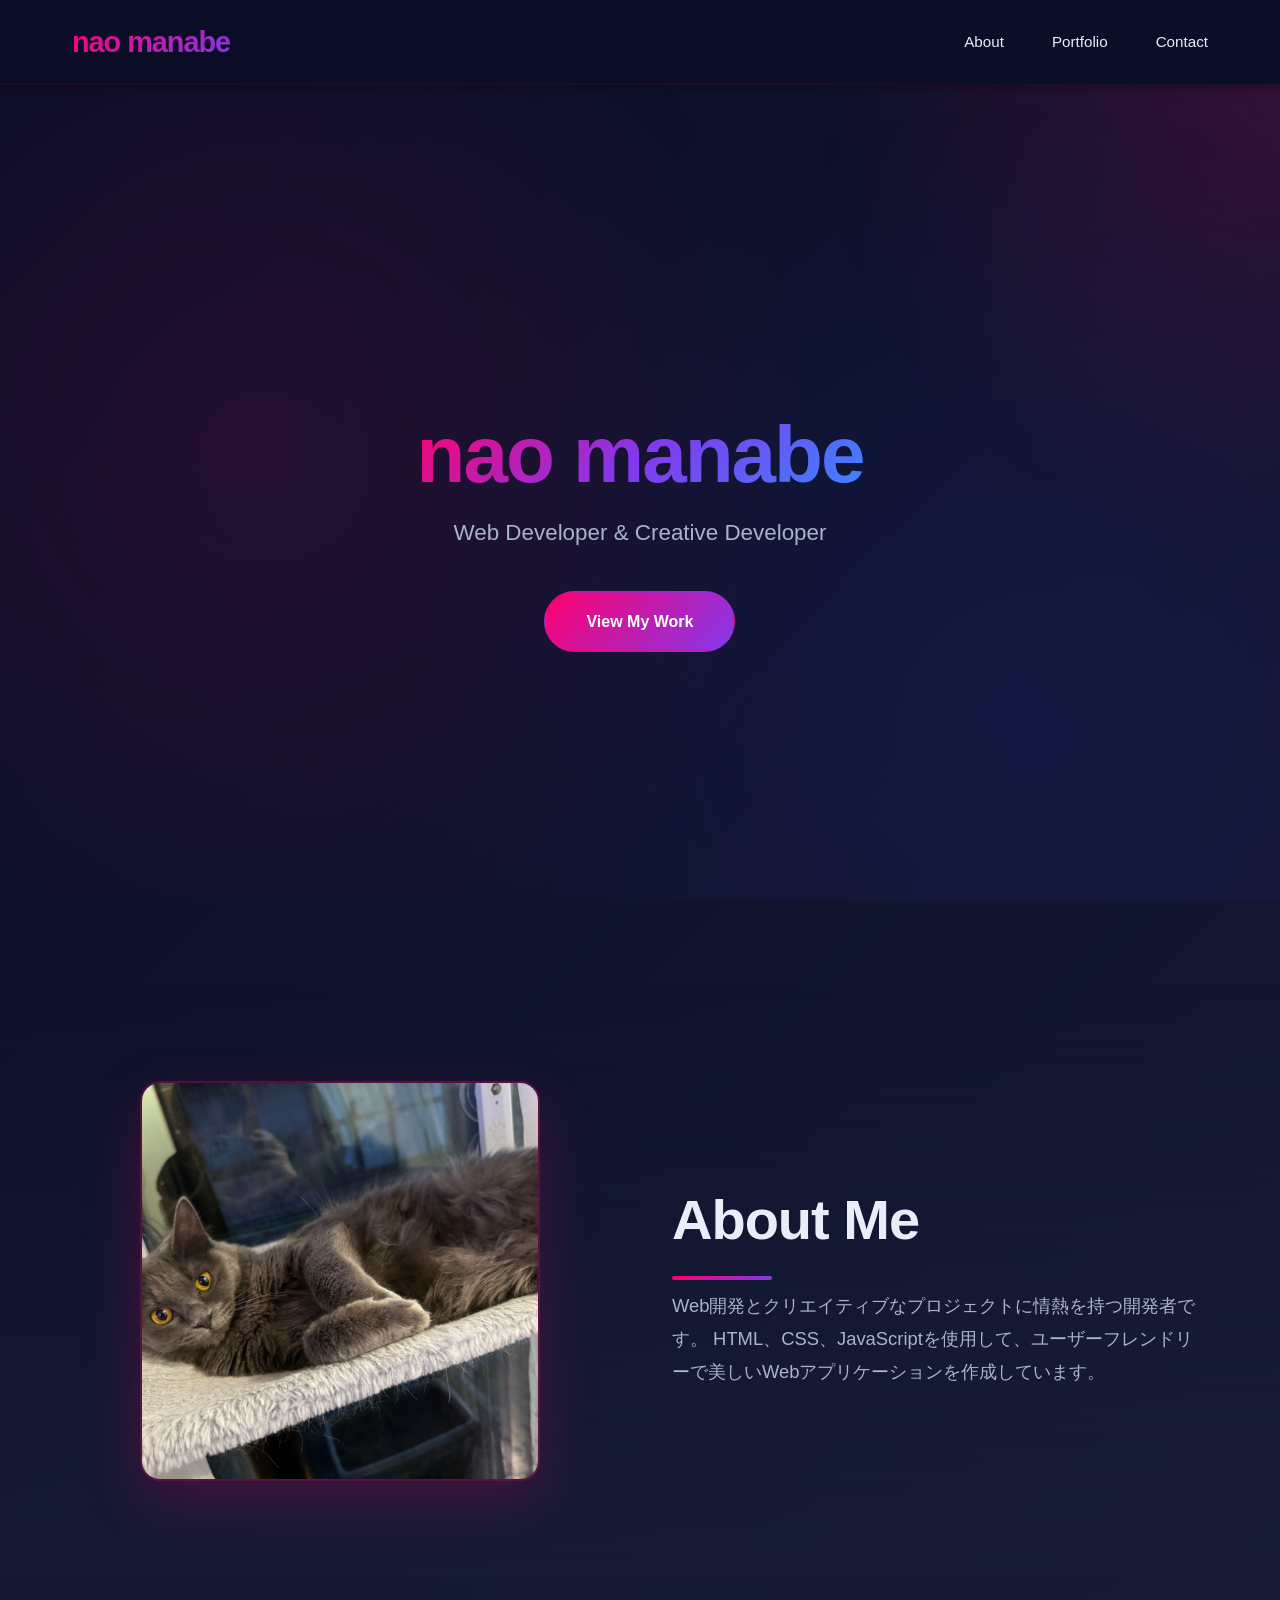
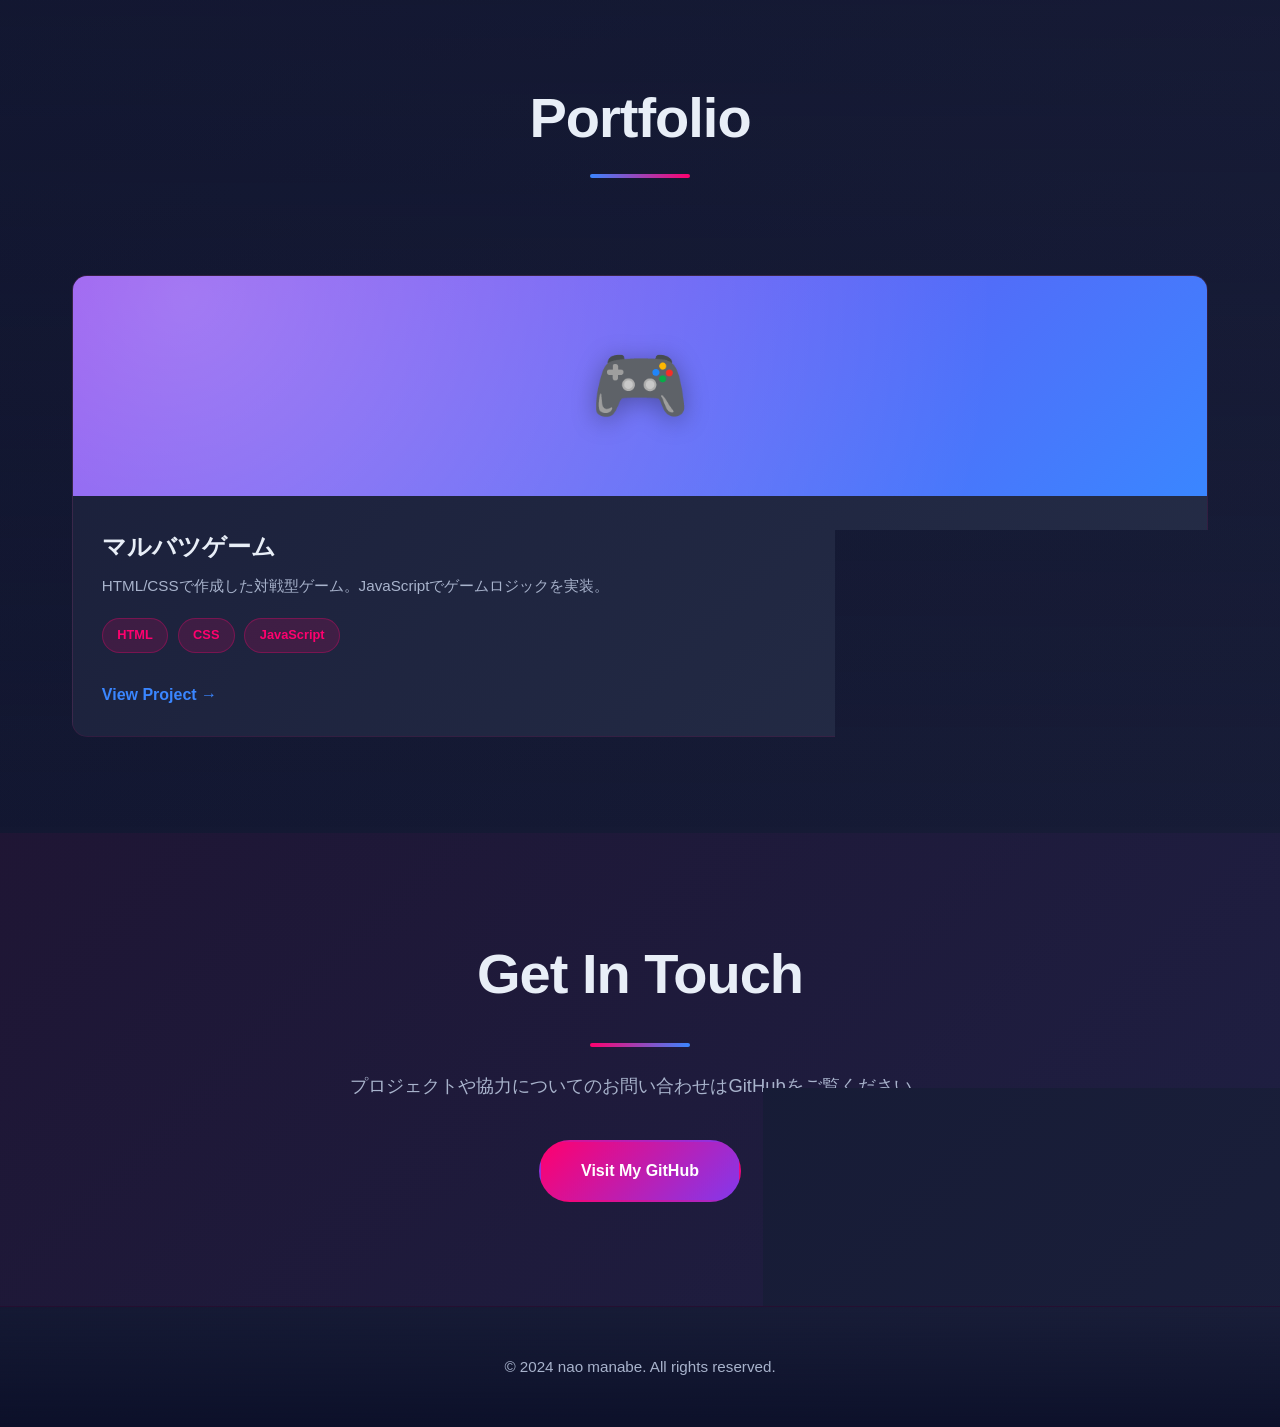
==== commit 2b1be025: "Update profile image to use image0.jpg" ====
--- a/index.html
+++ b/index.html
@@ -33,7 +33,7 @@
         <div class="container">
             <div class="about-content">
                 <div class="about-image">
-                    <img src="[data-uri]" alt="Profile" class="profile-img" id="profileImg">
+                    <img src="image0.jpg" alt="Profile - nao manabe" class="profile-img">
                 </div>
                 <div class="about-text">
                     <h2>About Me</h2>
@@ -84,10 +84,5 @@
     </footer>
 
     <script src="script.js"></script>
-    <script>
-        // プロフィール画像をBase64で設定（ユーザーが後で更新可能）
-        // 画像URLを設定
-        document.getElementById('profileImg').src = 'https://images.unsplash.com/photo-1574158622682-e40e69881006?w=400&h=400&fit=crop';
-    </script>
 </body>
 </html>
--- a/style.css
+++ b/style.css
@@ -240,14 +240,70 @@
     position: relative;
 }
 
+.about-content {
+    display: grid;
+    grid-template-columns: 1fr 1fr;
+    gap: 4rem;
+    align-items: center;
+}
+
+.about-image {
+    display: flex;
+    justify-content: center;
+    animation: fadeInLeft 0.8s ease-out;
+}
+
+@keyframes fadeInLeft {
+    from {
+        opacity: 0;
+        transform: translateX(-50px);
+    }
+    to {
+        opacity: 1;
+        transform: translateX(0);
+    }
+}
+
+.profile-img {
+    width: 100%;
+    max-width: 400px;
+    height: auto;
+    border-radius: 20px;
+    box-shadow: 0 20px 60px rgba(255, 0, 110, 0.2);
+    border: 2px solid rgba(255, 0, 110, 0.3);
+    transition: all 0.4s ease;
+    object-fit: cover;
+    aspect-ratio: 1;
+}
+
+.profile-img:hover {
+    transform: translateY(-10px);
+    box-shadow: 0 30px 80px rgba(255, 0, 110, 0.4),
+                0 0 60px rgba(131, 56, 236, 0.2);
+    border-color: var(--accent-pink);
+}
+
+.about-text {
+    animation: fadeInRight 0.8s ease-out;
+}
+
+@keyframes fadeInRight {
+    from {
+        opacity: 0;
+        transform: translateX(50px);
+    }
+    to {
+        opacity: 1;
+        transform: translateX(0);
+    }
+}
+
 .about h2 {
     font-size: 3.5rem;
-    margin-bottom: 3rem;
+    margin-bottom: 1.5rem;
     font-weight: 900;
-    text-align: center;
     position: relative;
     display: inline-block;
-    width: 100%;
     letter-spacing: -1px;
 }
 
@@ -255,8 +311,7 @@
     content: '';
     position: absolute;
     bottom: -15px;
-    left: 50%;
-    transform: translateX(-50%);
+    left: 0;
     width: 100px;
     height: 4px;
     background: linear-gradient(90deg, var(--accent-pink), var(--accent-purple));
@@ -266,10 +321,8 @@
 .about p {
     font-size: 1.15rem;
     color: var(--text-muted);
-    max-width: 700px;
-    margin: 4rem auto 0;
     line-height: 1.8;
-    text-align: center;
+    max-width: 100%;
 }
 
 /* ポートフォリオセクション */
@@ -503,6 +556,11 @@
         font-size: 3.5rem;
     }
 
+    .about-content {
+        grid-template-columns: 1fr;
+        gap: 2rem;
+    }
+
     .about h2,
     .portfolio h2,
     .contact h2 {
@@ -521,6 +579,7 @@
 
     .nav-links {
         gap: 1.5rem;
+        font-size: 0.9rem;
     }
 
     .portfolio-grid {
@@ -542,4 +601,8 @@
     .contact p {
         font-size: 1rem;
     }
-}
+
+    .profile-img {
+        max-width: 300px;
+    }
+}
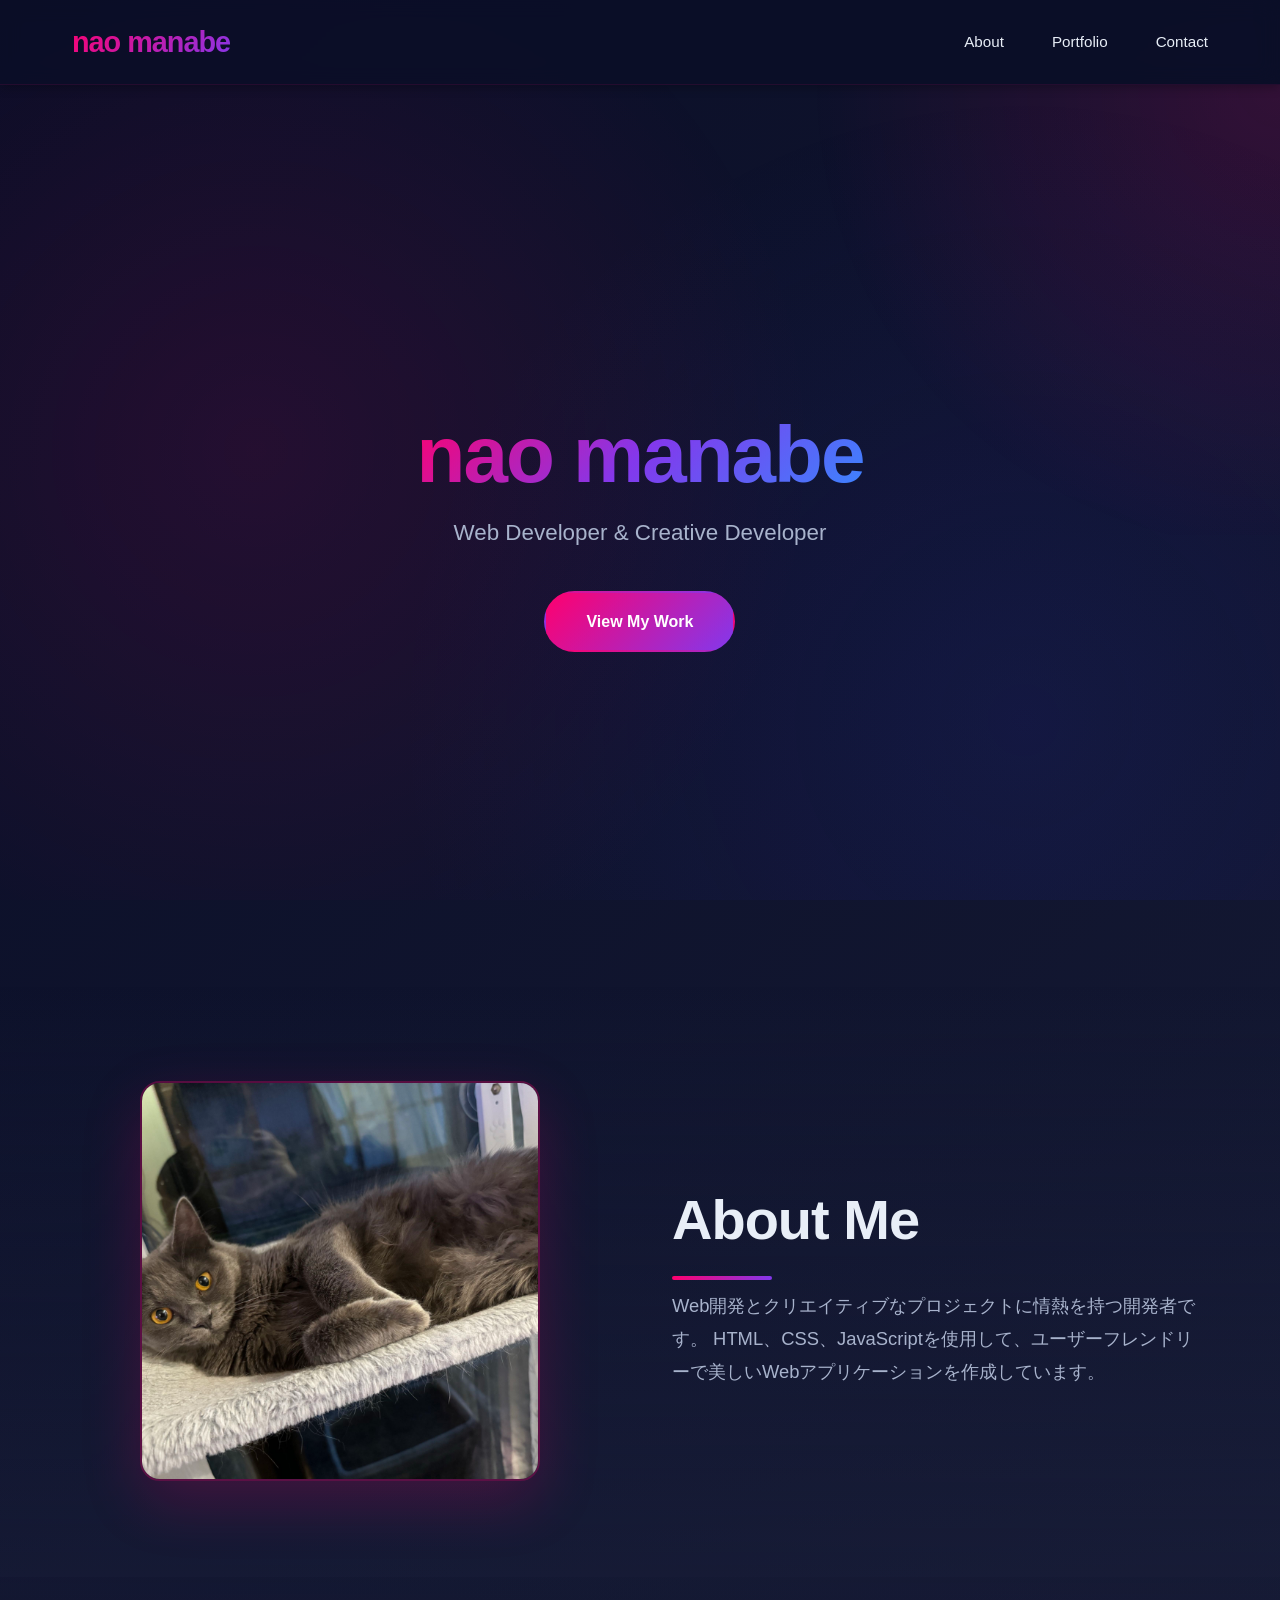
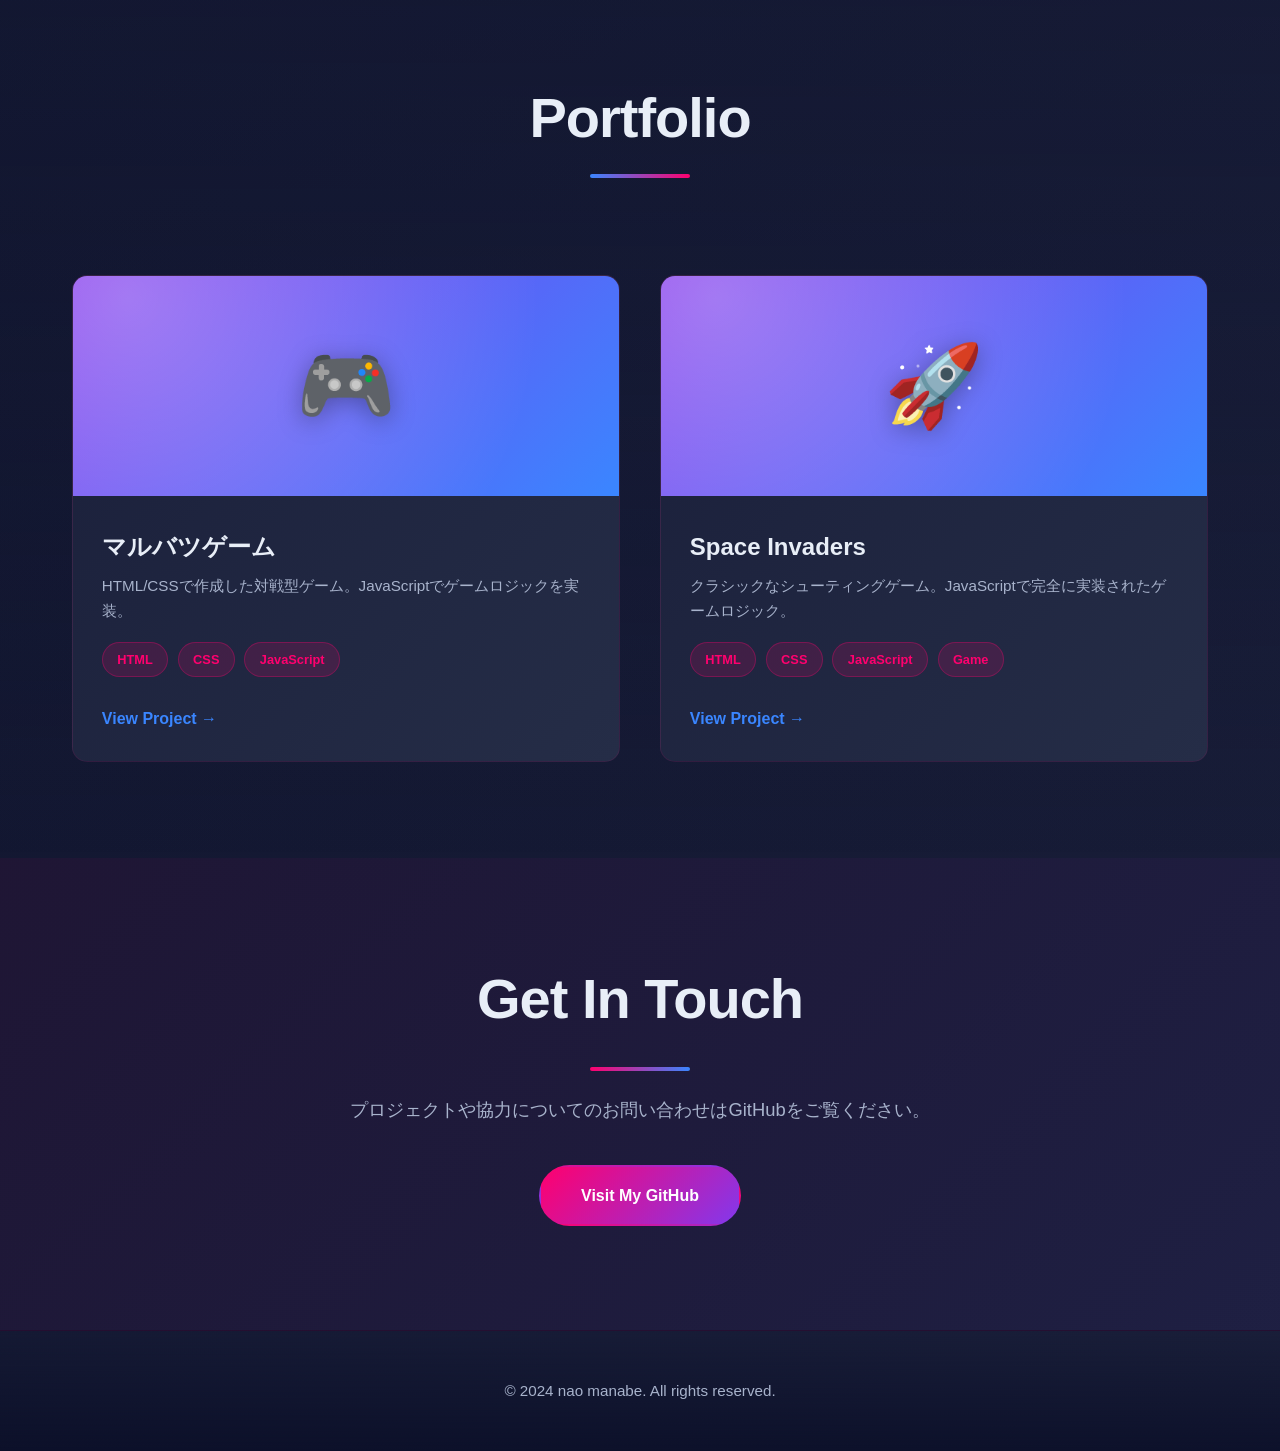
==== commit d460d128: "Add Space Invaders to portfolio" ====
--- a/index.html
+++ b/index.html
@@ -65,6 +65,22 @@
                     </div>
                     <a href="マルバツゲーム.html" class="portfolio-link" target="_blank">View Project →</a>
                 </div>
+
+                <!-- Space Invaders -->
+                <div class="portfolio-item">
+                    <div class="portfolio-preview">
+                        <div class="preview-icon">🚀</div>
+                    </div>
+                    <h3>Space Invaders</h3>
+                    <p>クラシックなシューティングゲーム。JavaScriptで完全に実装されたゲームロジック。</p>
+                    <div class="portfolio-tags">
+                        <span class="tag">HTML</span>
+                        <span class="tag">CSS</span>
+                        <span class="tag">JavaScript</span>
+                        <span class="tag">Game</span>
+                    </div>
+                    <a href="space_invaders.html" class="portfolio-link" target="_blank">View Project →</a>
+                </div>
             </div>
         </div>
     </section>
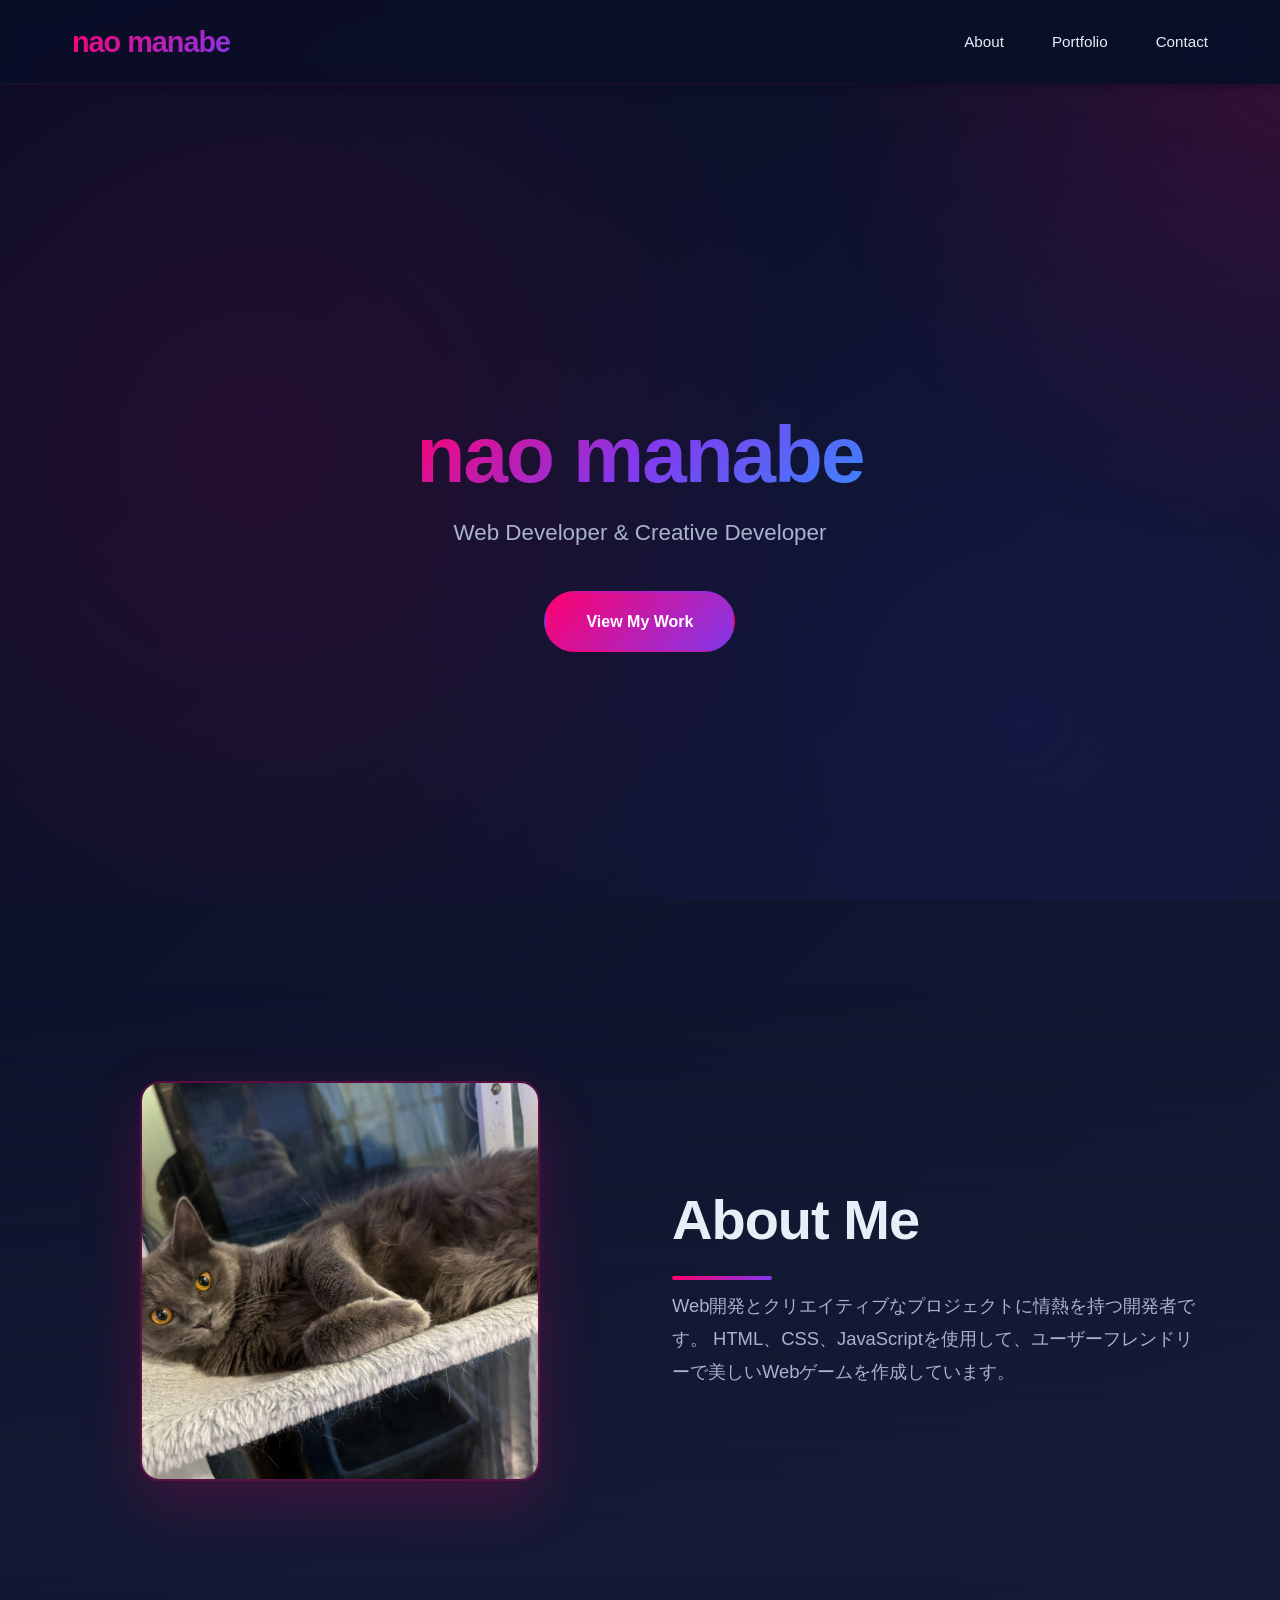
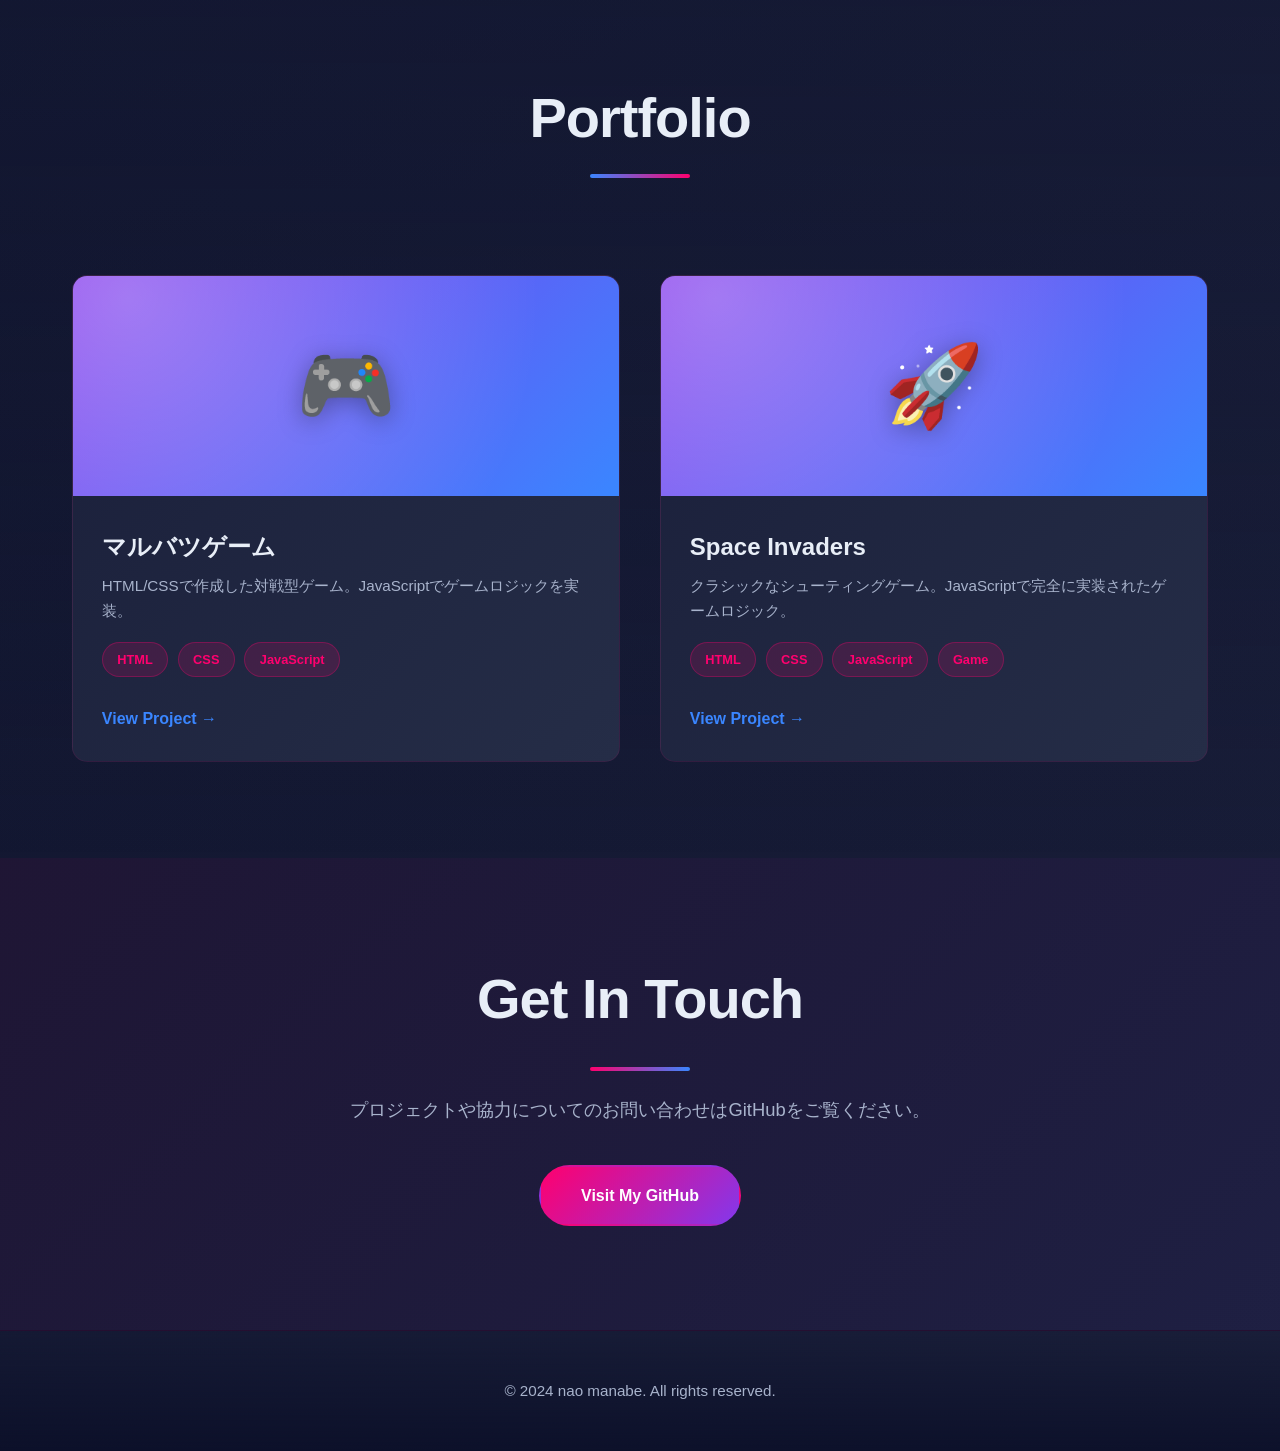
==== commit b28e91cd: "Update project description from web applications to games" ====
--- a/index.html
+++ b/index.html
@@ -39,7 +39,7 @@
                     <h2>About Me</h2>
                     <p>
                         Web開発とクリエイティブなプロジェクトに情熱を持つ開発者です。
-                        HTML、CSS、JavaScriptを使用して、ユーザーフレンドリーで美しいWebアプリケーションを作成しています。
+                        HTML、CSS、JavaScriptを使用して、ユーザーフレンドリーで美しいWebゲームを作成しています。
                     </p>
                 </div>
             </div>
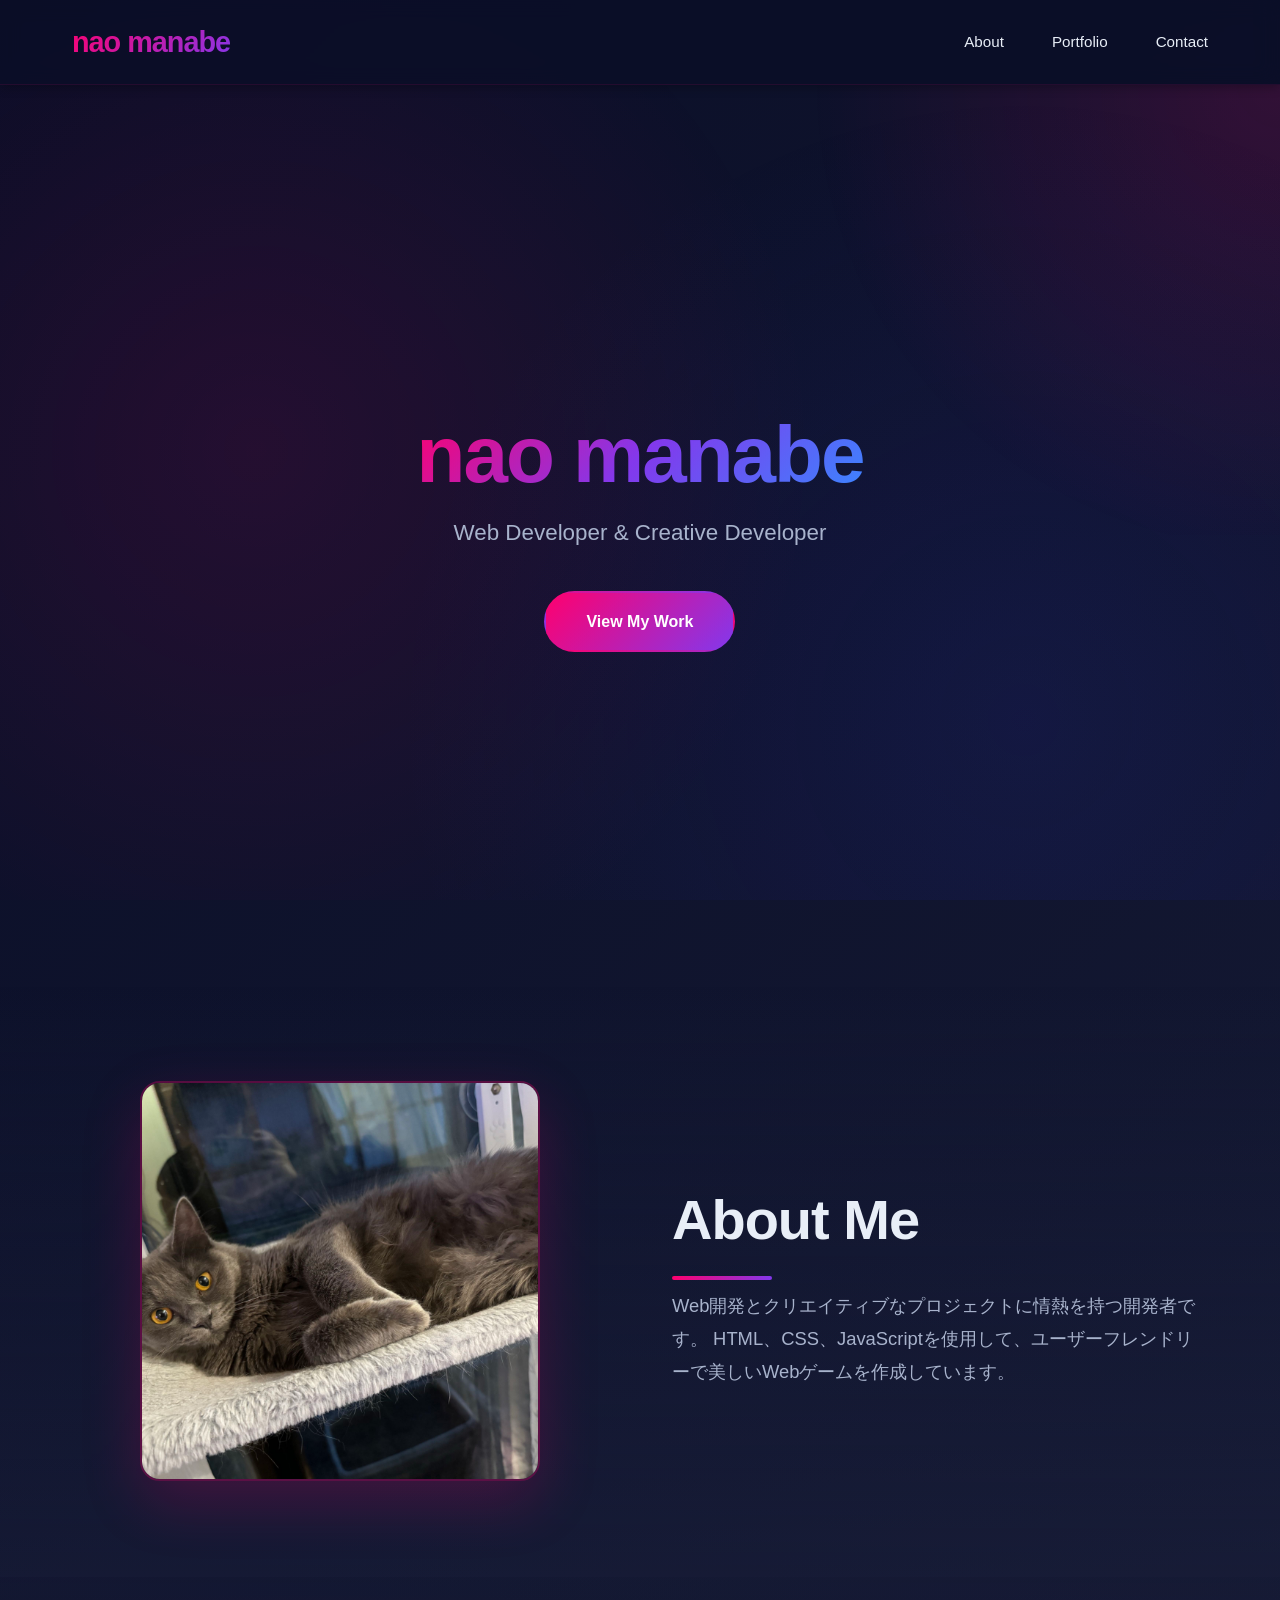
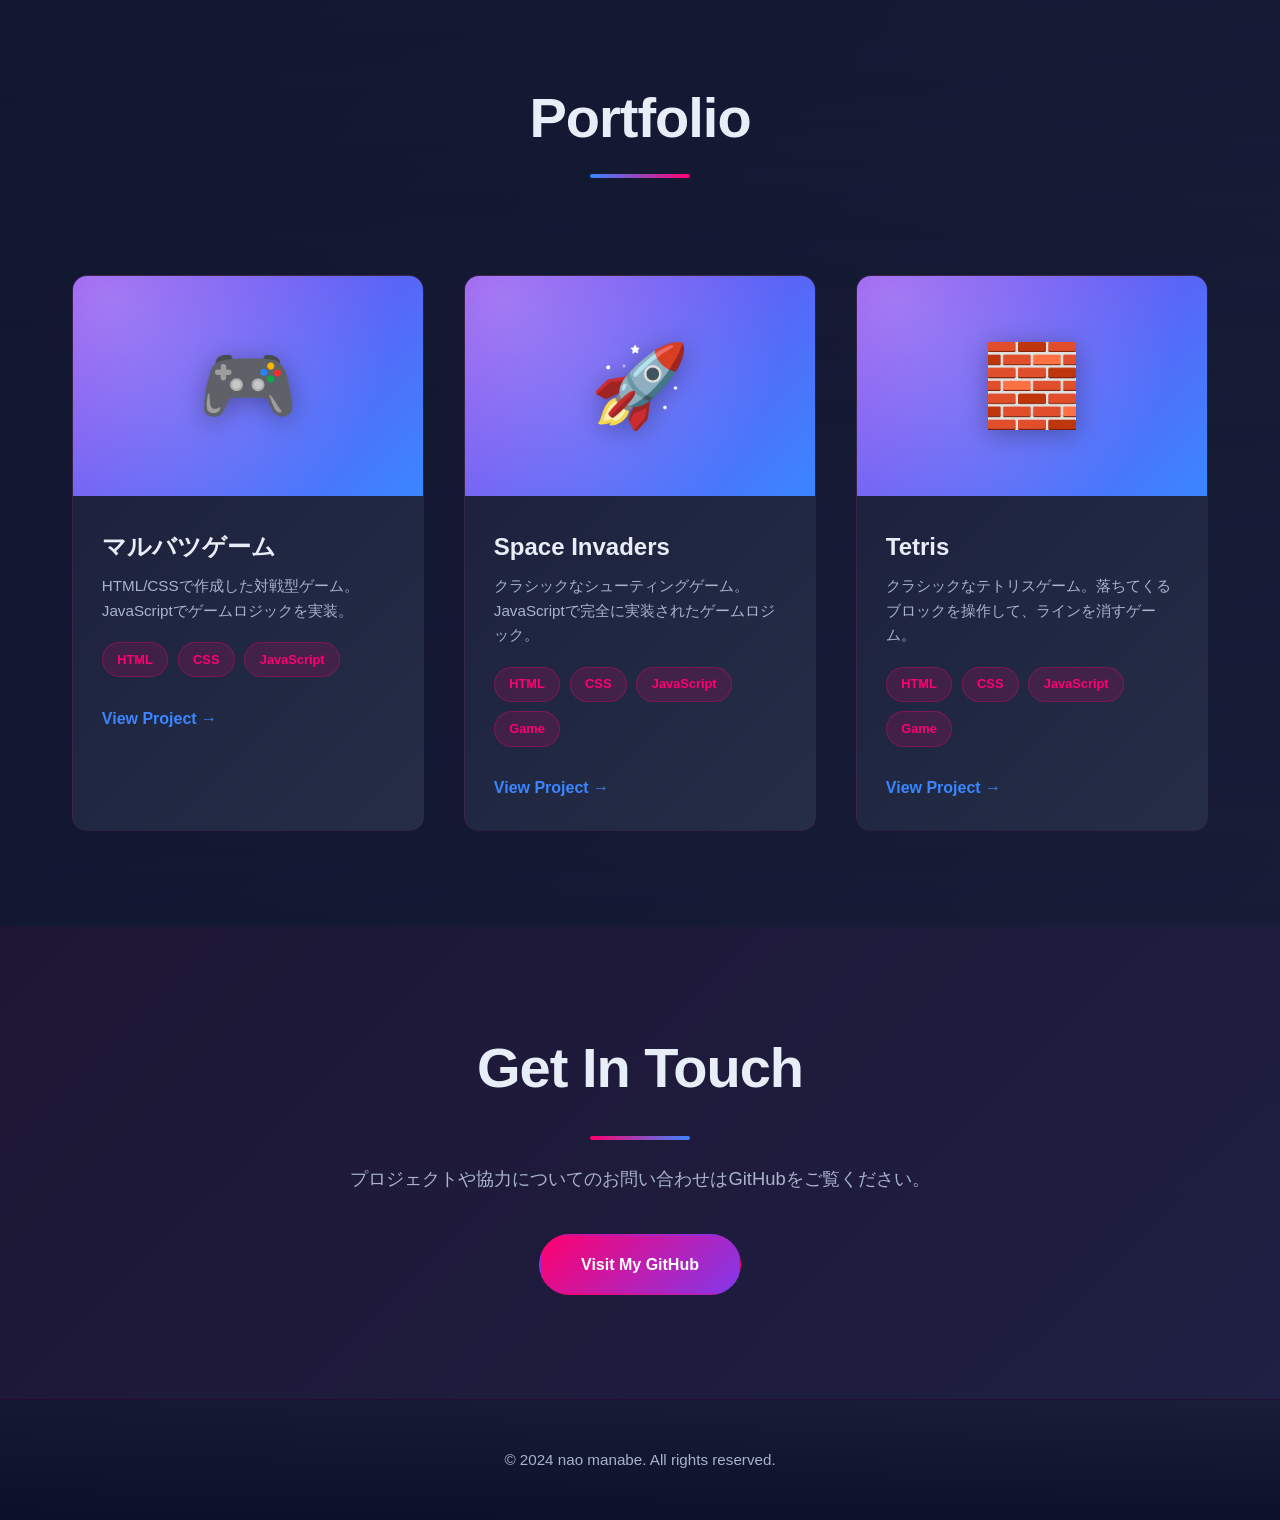
==== commit c1611d80: "Add Tetris game to portfolio" ====
--- a/index.html
+++ b/index.html
@@ -81,6 +81,22 @@
                     </div>
                     <a href="space_invaders.html" class="portfolio-link" target="_blank">View Project →</a>
                 </div>
+
+                <!-- Tetris -->
+                <div class="portfolio-item">
+                    <div class="portfolio-preview">
+                        <div class="preview-icon">🧱</div>
+                    </div>
+                    <h3>Tetris</h3>
+                    <p>クラシックなテトリスゲーム。落ちてくるブロックを操作して、ラインを消すゲーム。</p>
+                    <div class="portfolio-tags">
+                        <span class="tag">HTML</span>
+                        <span class="tag">CSS</span>
+                        <span class="tag">JavaScript</span>
+                        <span class="tag">Game</span>
+                    </div>
+                    <a href="tetris.html" class="portfolio-link" target="_blank">View Project →</a>
+                </div>
             </div>
         </div>
     </section>
